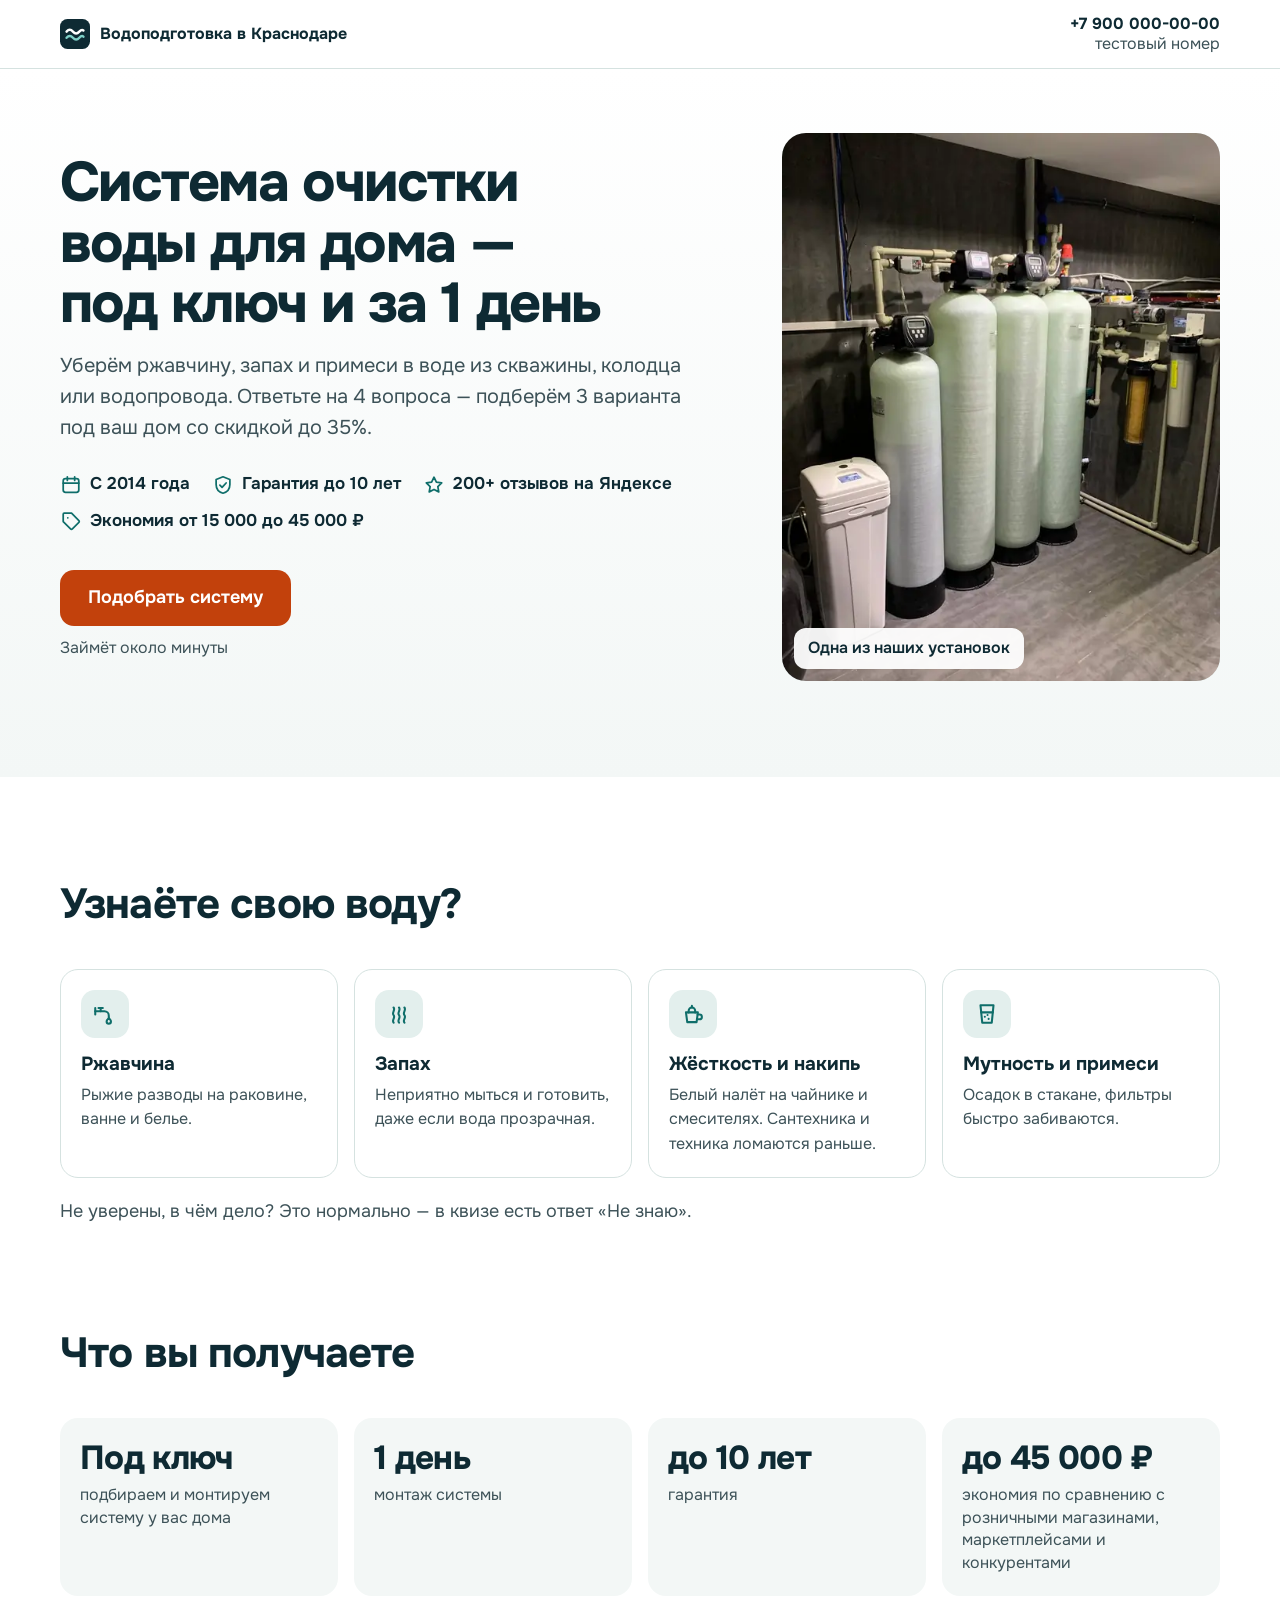
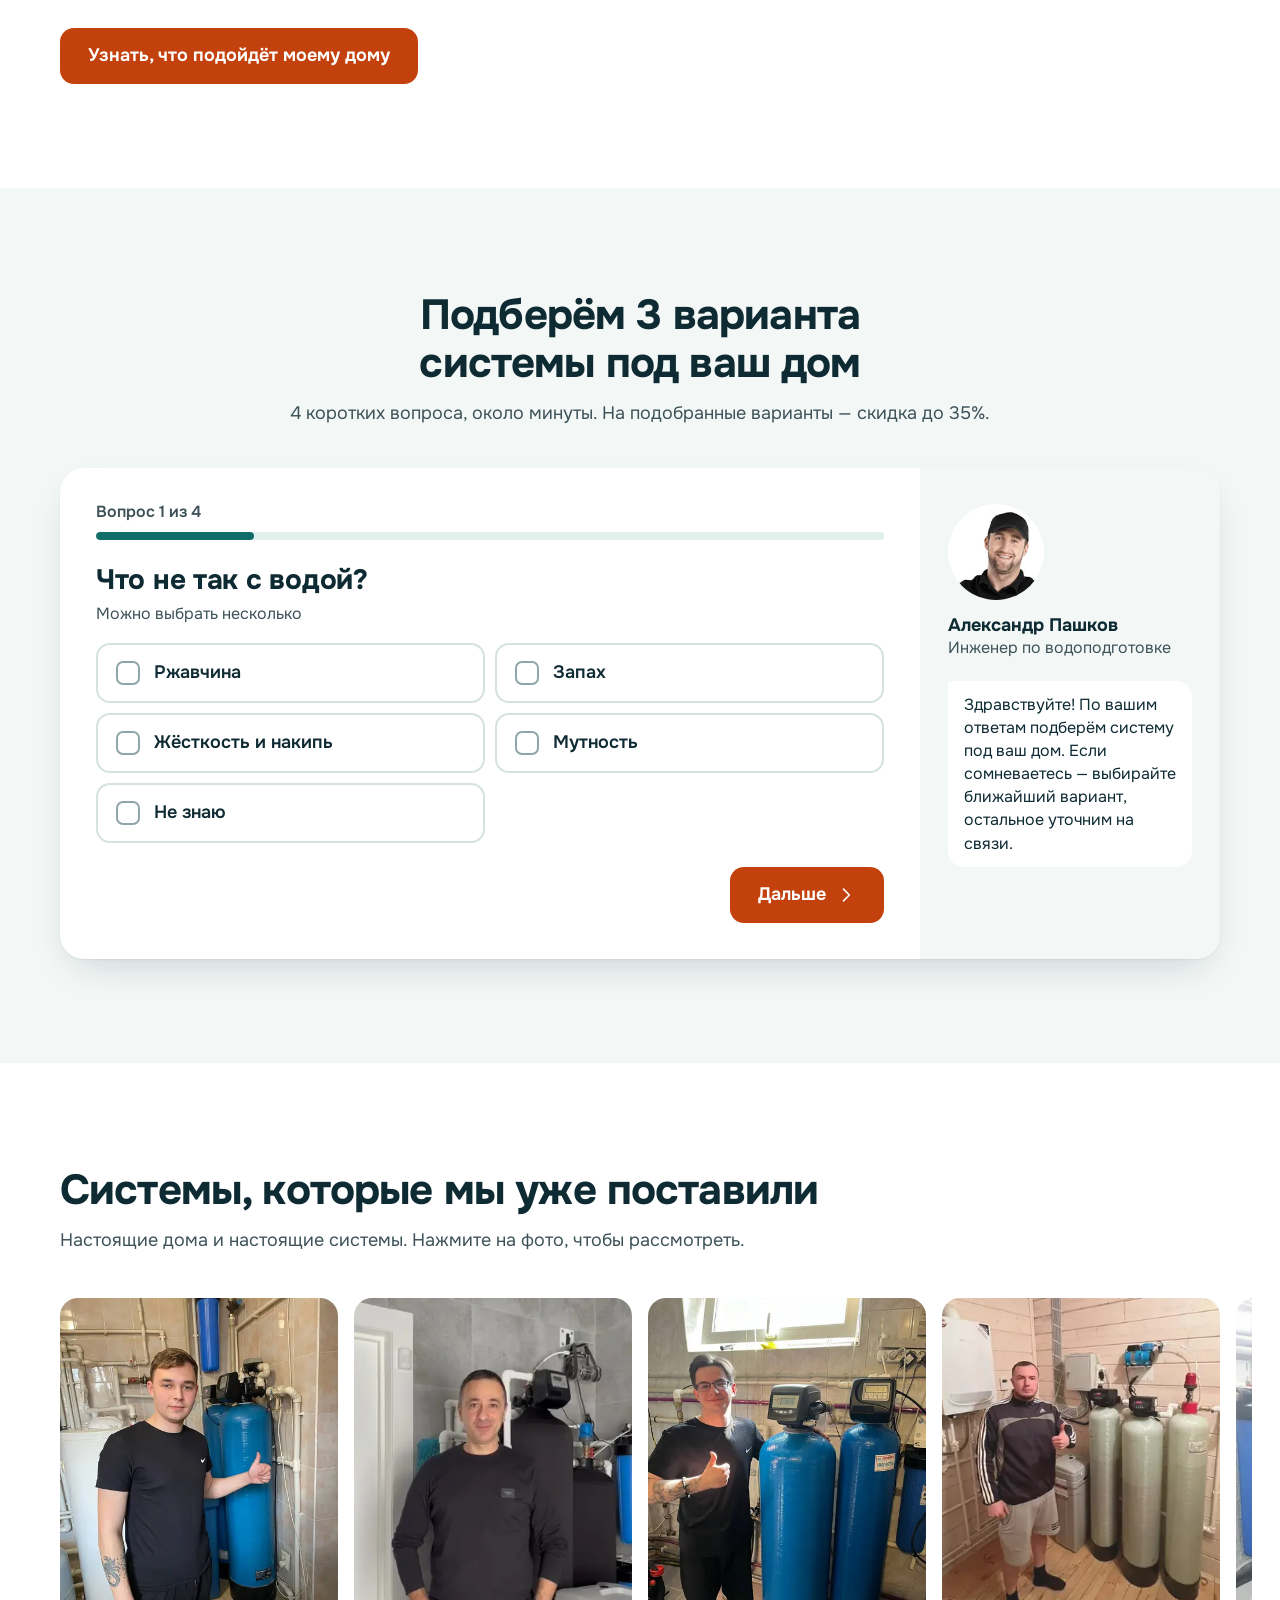
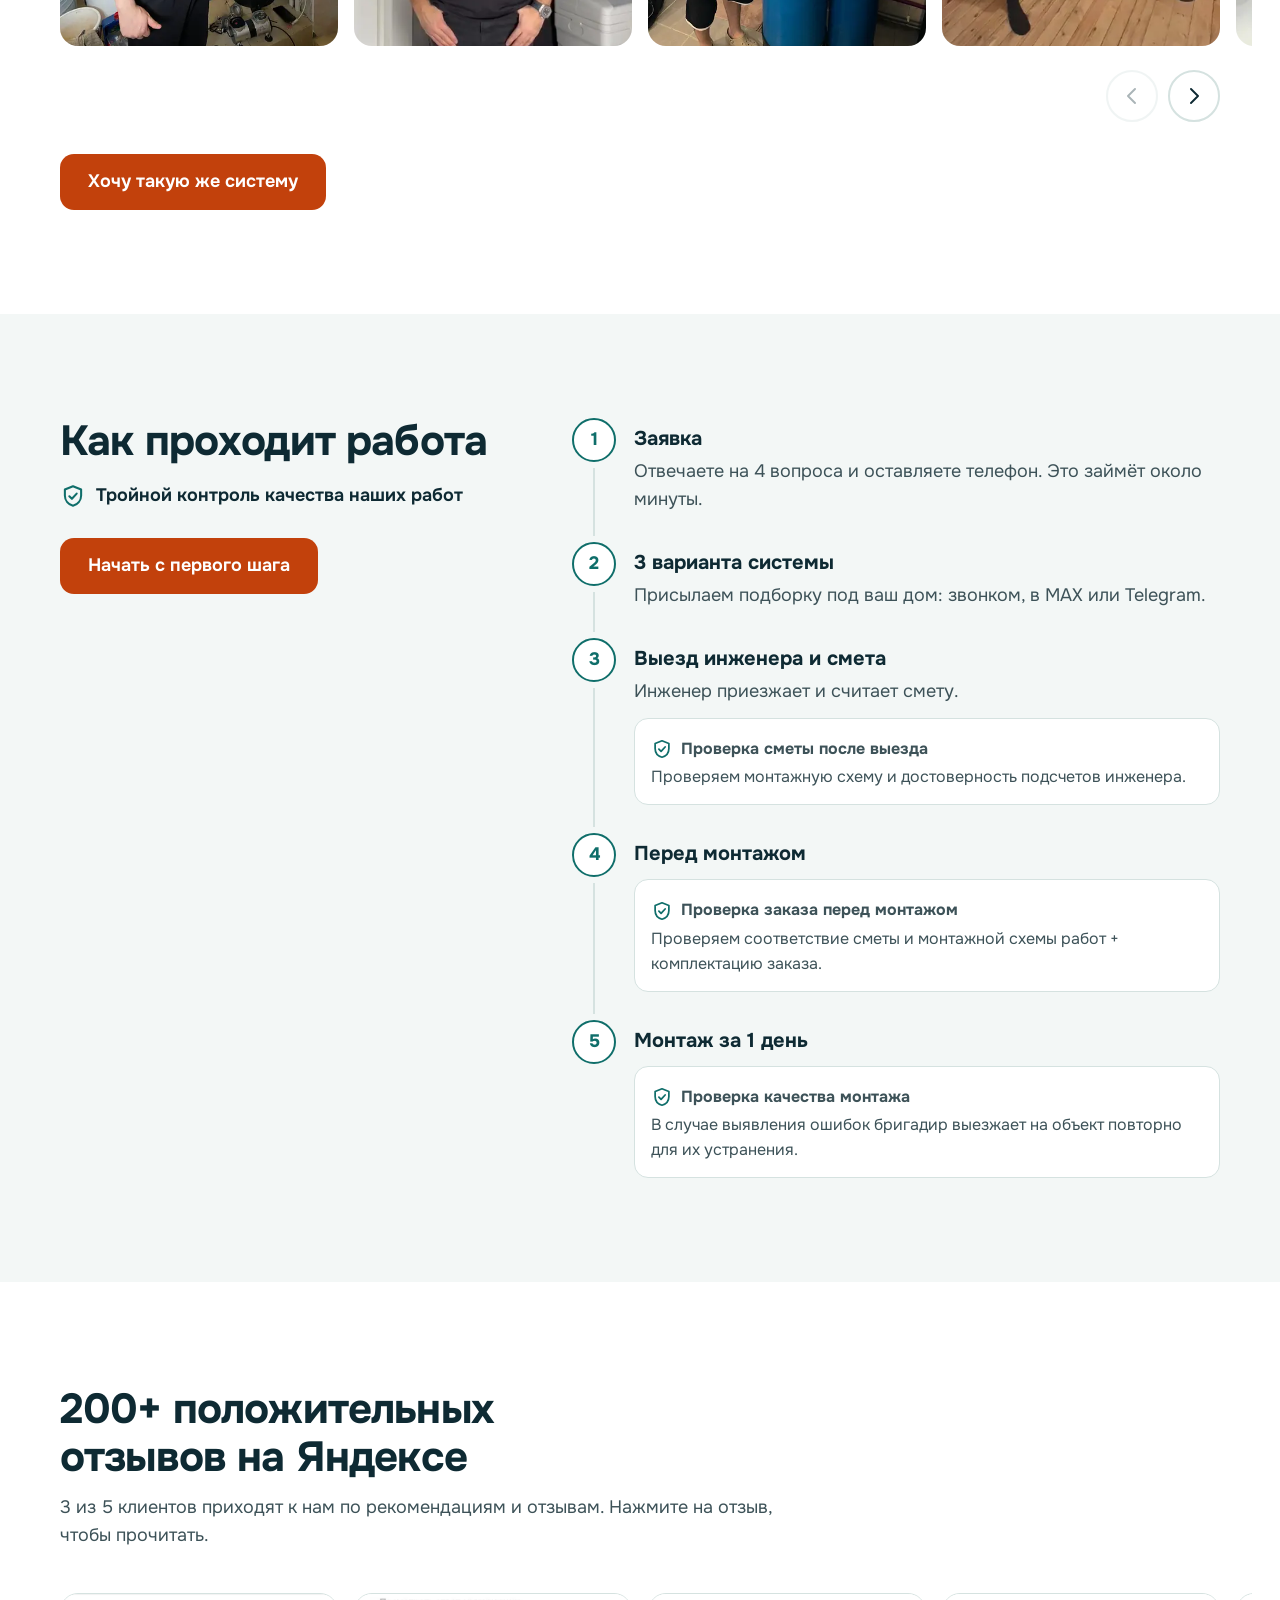
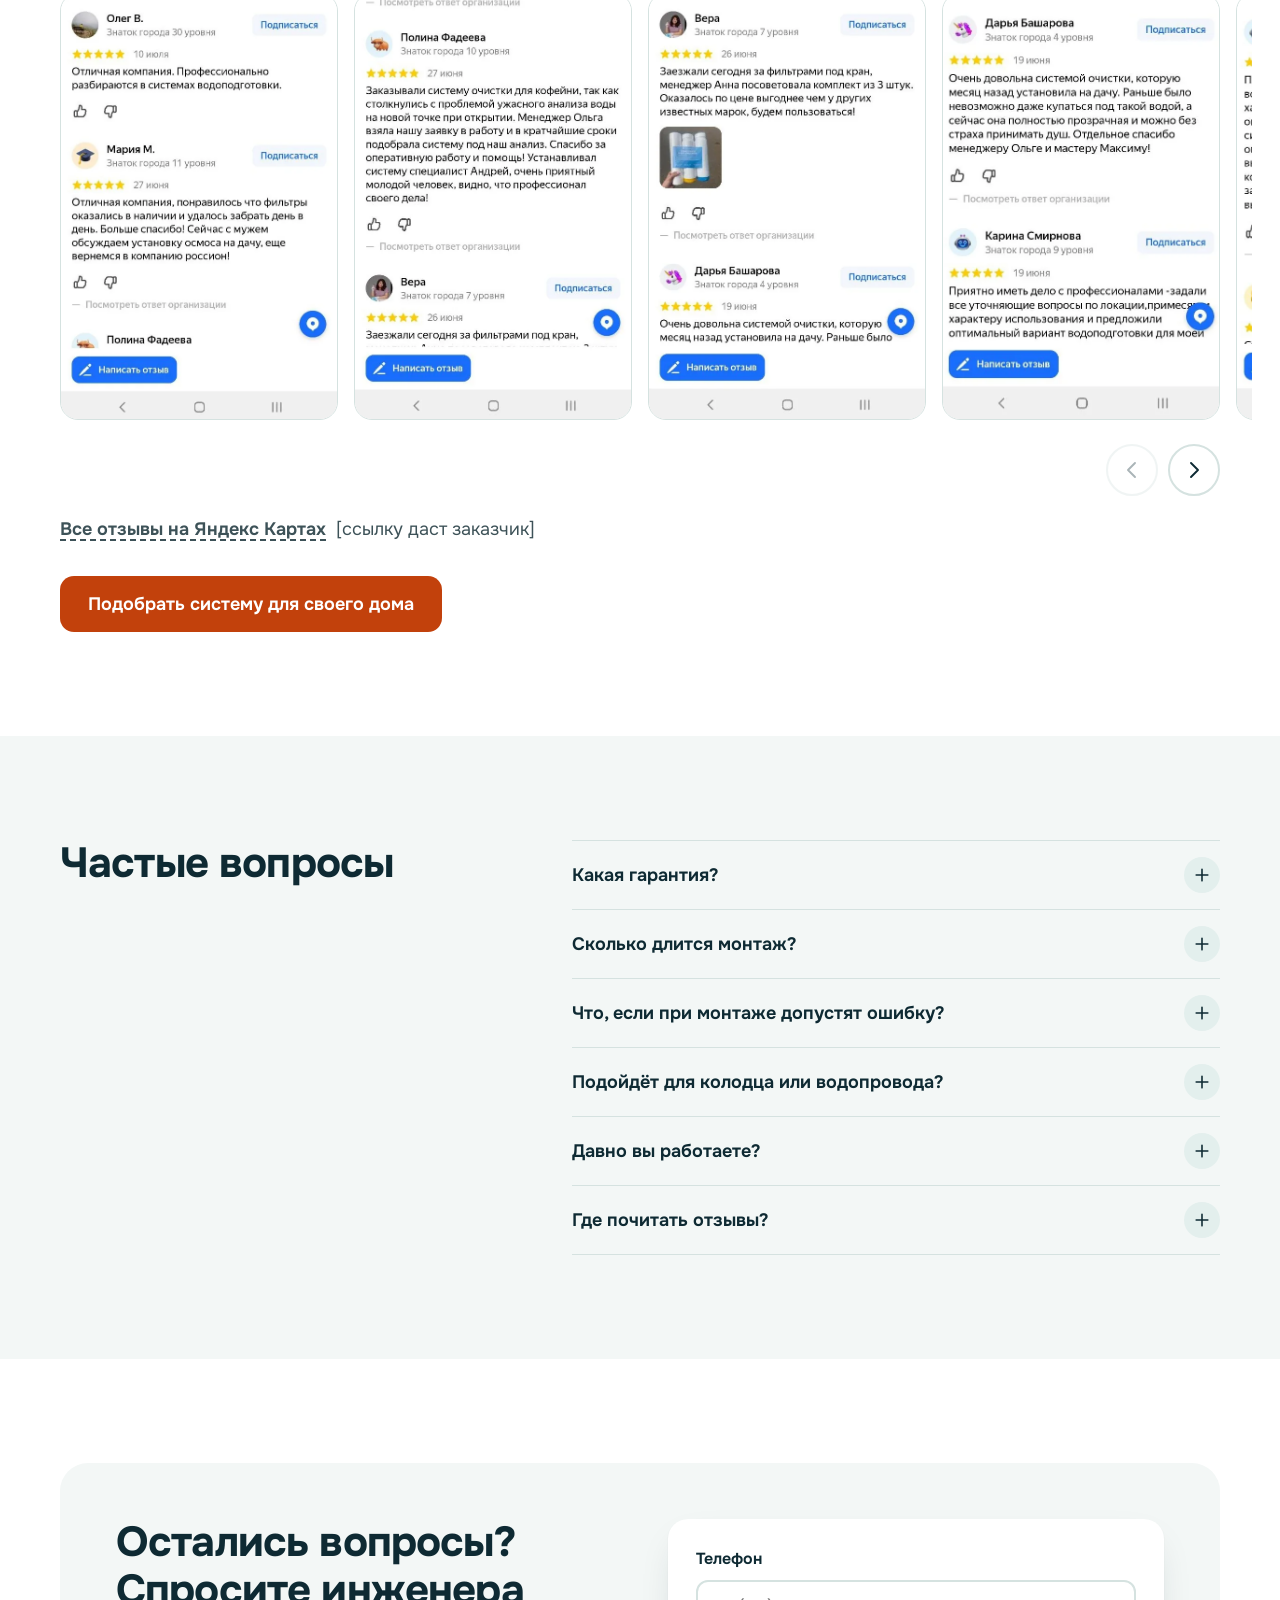
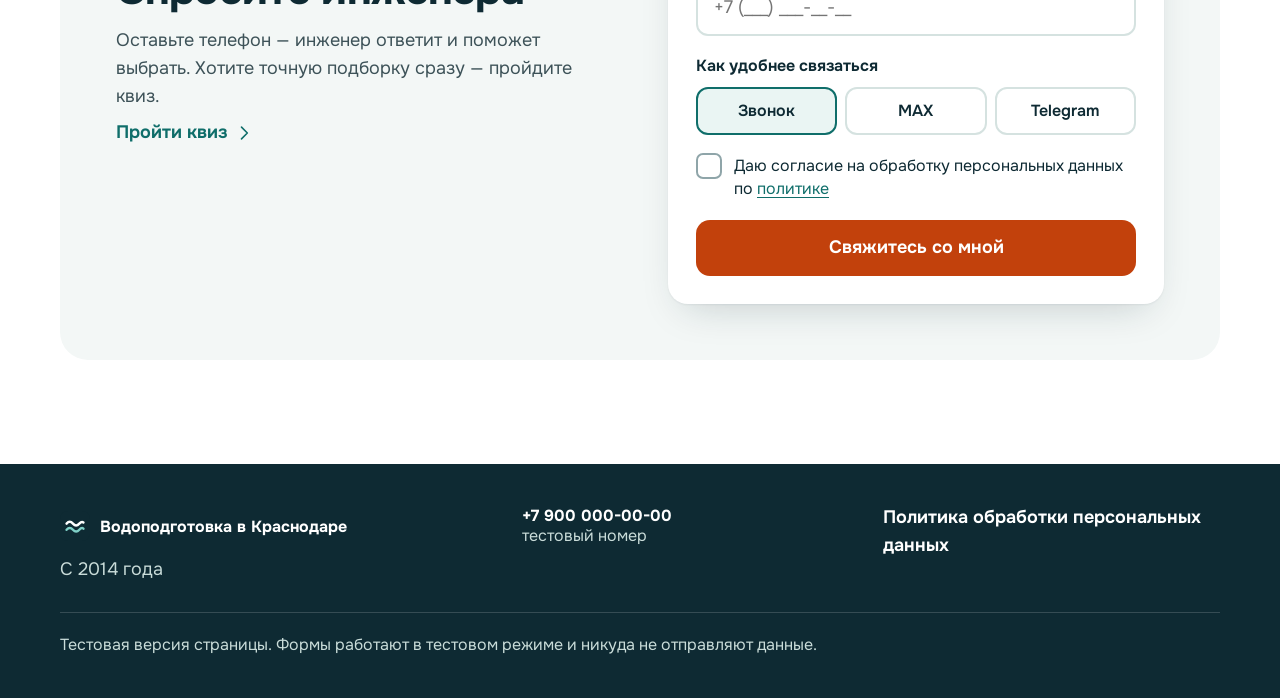
==== index.html @ 3b1b7d80 "Add files via upload" ====
<!doctype html>
<html lang="ru">
<head>
  <meta charset="utf-8">
  <meta name="viewport" content="width=device-width, initial-scale=1">
  <title>Очистка воды для дома в Краснодаре — монтаж за 1 день, гарантия до 10 лет</title>
  <meta name="description" content="Подберём систему очистки воды для скважины, колодца или водопровода. Работаем с 2014 года, монтаж за 1 день, гарантия до 10 лет. Ответьте на 4 вопроса — получите 3 варианта.">
  <meta name="robots" content="noindex, nofollow">
  <meta name="theme-color" content="#f3f7f6">

  <meta property="og:type" content="website">
  <meta property="og:locale" content="ru_RU">
  <meta property="og:title" content="Система очистки воды для дома — под ключ и за 1 день">
  <meta property="og:description" content="С 2014 года. Гарантия до 10 лет. Ответьте на 4 вопроса — подберём 3 варианта системы под ваш дом.">
  <meta property="og:url" content="https://gordievskaya-web.github.io/ochistka-vody/">
  <meta property="og:image" content="https://gordievskaya-web.github.io/ochistka-vody/assets/img/og.jpg">
  <meta property="og:image:width" content="1200">
  <meta property="og:image:height" content="630">
  <meta name="twitter:card" content="summary_large_image">

  <link rel="icon" href="favicon.svg" type="image/svg+xml">
  <link rel="icon" href="favicon.ico" sizes="any">
  <link rel="apple-touch-icon" href="apple-touch-icon.png">

  <link rel="preload" href="assets/fonts/onest-cyrillic-wght-normal.woff2" as="font" type="font/woff2" crossorigin>
  <link rel="preload" as="image" href="assets/img/hero-560.webp" imagesrcset="assets/img/hero-560.webp 560w, assets/img/hero-960.webp 960w" imagesizes="(min-width: 1024px) 440px, (min-width: 600px) 560px, 100vw" fetchpriority="high">
  <link rel="stylesheet" href="assets/css/styles.css">
  <script>document.documentElement.classList.add('js');</script>
  <script src="assets/js/main.js" defer></script>
</head>
<body>
<a class="skip-link" href="#main">Перейти к содержанию</a>

<svg width="0" height="0" style="position:absolute" aria-hidden="true" focusable="false">
  <symbol id="i-check" viewBox="0 0 24 24"><path d="M5 12.5l4.5 4.5L19 7.5"/></symbol>
  <symbol id="i-calendar" viewBox="0 0 24 24"><rect x="3.5" y="5" width="17" height="15" rx="2.5"/><path d="M3.5 10h17M8 3v4M16 3v4"/></symbol>
  <symbol id="i-shield" viewBox="0 0 24 24"><path d="M12 3l7.5 3v5.5c0 4.6-3.2 8.3-7.5 9.5-4.3-1.2-7.5-4.9-7.5-9.5V6L12 3z"/><path d="M8.6 12.2l2.4 2.4 4.4-4.8"/></symbol>
  <symbol id="i-star" viewBox="0 0 24 24"><path d="M12 3.5l2.6 5.3 5.8.8-4.2 4.1 1 5.8L12 16.8l-5.2 2.7 1-5.8-4.2-4.1 5.8-.8L12 3.5z"/></symbol>
  <symbol id="i-tag" viewBox="0 0 24 24"><path d="M3.5 12.6V4.5a1 1 0 011-1h8.1l8 8a1.4 1.4 0 010 2l-7.1 7.1a1.4 1.4 0 01-2 0l-8-8z"/><path d="M8.5 8.5h.01"/></symbol>
  <symbol id="i-phone" viewBox="0 0 24 24"><path d="M6.6 3.5h2.6l1.6 4.2-2.1 1.4a11 11 0 005.6 5.6l1.4-2.1 4.2 1.6v2.6a2 2 0 01-2.2 2C10.6 18.3 5.7 13.4 4.6 5.7a2 2 0 012-2.2z"/></symbol>
  <symbol id="i-left" viewBox="0 0 24 24"><path d="M15 5l-7 7 7 7"/></symbol>
  <symbol id="i-right" viewBox="0 0 24 24"><path d="M9 5l7 7-7 7"/></symbol>
  <symbol id="i-close" viewBox="0 0 24 24"><path d="M6 6l12 12M18 6L6 18"/></symbol>
  <symbol id="i-plus" viewBox="0 0 24 24"><path d="M12 5v14M5 12h14"/></symbol>
  <symbol id="i-faucet" viewBox="0 0 24 24"><path d="M3 9.5h8.5a4 4 0 014 4V15"/><path d="M3 6.5v6M8 9.5V6.5M6 6.5h4"/><path d="M15.5 21a2 2 0 01-2-2c0-1.3 2-3.4 2-3.4s2 2.1 2 3.4a2 2 0 01-2 2z"/></symbol>
  <symbol id="i-smell" viewBox="0 0 24 24"><path d="M7 20c-2-2.4 2-4.6 0-7s2-4.6 0-7"/><path d="M12 20c-2-2.4 2-4.6 0-7s2-4.6 0-7"/><path d="M17 20c-2-2.4 2-4.6 0-7s2-4.6 0-7"/></symbol>
  <symbol id="i-kettle" viewBox="0 0 24 24"><path d="M5.5 10.5h11l-1.2 9H6.7l-1.2-9z"/><path d="M8 10.5V9a3 3 0 013-3h0a3 3 0 013 3v1.5"/><path d="M16.3 12.5h1.7a2.2 2.2 0 010 4.4h-2.2"/><path d="M11 6V4.5"/></symbol>
  <symbol id="i-glass" viewBox="0 0 24 24"><path d="M6 4h12l-1.6 16H7.6L6 4z"/><path d="M6.7 10.5h10.6"/><path d="M10 14.5h.01M13.5 16.5h.01M12.5 13h.01"/></symbol>
</svg>

<header class="site-header">
  <div class="container site-header__inner">
    <a class="brand" href="#main" aria-label="Водоподготовка в Краснодаре — в начало страницы">
      <img class="brand__mark" src="favicon.svg" width="30" height="30" alt="">
      <span class="brand__name"><span>Водоподготовка</span> <span>в Краснодаре</span></span>
    </a>
    <a class="phone-link" href="tel:+79000000000" aria-label="Позвонить: +7 900 000-00-00, тестовый номер">
      <span class="phone-link__num">+7 900 000-00-00</span>
      <span class="phone-link__note">тестовый номер</span>
    </a>
  </div>
</header>

<main id="main">

  <!-- 1. Первый экран -->
  <section class="hero" aria-labelledby="hero-title">
    <div class="container hero__grid">
      <div class="hero__text">
        <h1 class="hero__title" id="hero-title">Система очистки воды для&nbsp;дома — под&nbsp;ключ и&nbsp;за&nbsp;1&nbsp;день</h1>
        <p class="hero__lead">Уберём ржавчину, запах и примеси в воде из скважины, колодца или водопровода. Ответьте на 4 вопроса — подберём 3 варианта под ваш дом со&nbsp;скидкой до&nbsp;35%.</p>
        <ul class="trust" aria-label="Почему нам доверяют">
          <li><svg class="icon" aria-hidden="true"><use href="#i-calendar"/></svg>С 2014 года</li>
          <li><svg class="icon" aria-hidden="true"><use href="#i-shield"/></svg>Гарантия до 10 лет</li>
          <li><svg class="icon" aria-hidden="true"><use href="#i-star"/></svg>200+ отзывов на Яндексе</li>
          <li><svg class="icon" aria-hidden="true"><use href="#i-tag"/></svg>Экономия от&nbsp;15&nbsp;000 до&nbsp;45&nbsp;000&nbsp;₽</li>
        </ul>
        <div class="hero__cta">
          <a class="btn btn--wide-mobile" href="#quiz" data-hero-cta>Подобрать систему</a>
          <span class="hero__note">Займёт около минуты</span>
        </div>
      </div>
      <figure class="hero__media">
        <img src="assets/img/hero-560.webp"
             srcset="assets/img/hero-560.webp 560w, assets/img/hero-960.webp 960w"
             sizes="(min-width: 1024px) 440px, (min-width: 600px) 560px, 100vw"
             width="560" height="700" fetchpriority="high" decoding="async"
             alt="Смонтированная система очистки воды: три фильтра-колонны и обвязка в техническом помещении">
        <figcaption class="hero__badge">Одна из наших установок</figcaption>
      </figure>
    </div>
  </section>

  <!-- 2. Узнаёте свою воду? -->
  <section class="section" aria-labelledby="problems-title">
    <div class="container">
      <div class="section-head reveal">
        <h2 class="h2" id="problems-title">Узнаёте свою воду?</h2>
      </div>
      <div class="cards reveal">
        <article class="card">
          <div class="card__icon"><svg class="icon" aria-hidden="true"><use href="#i-faucet"/></svg></div>
          <h3>Ржавчина</h3>
          <p>Рыжие разводы на раковине, ванне и белье.</p>
        </article>
        <article class="card">
          <div class="card__icon"><svg class="icon" aria-hidden="true"><use href="#i-smell"/></svg></div>
          <h3>Запах</h3>
          <p>Неприятно мыться и готовить, даже если вода прозрачная.</p>
        </article>
        <article class="card">
          <div class="card__icon"><svg class="icon" aria-hidden="true"><use href="#i-kettle"/></svg></div>
          <h3>Жёсткость и накипь</h3>
          <p>Белый налёт на чайнике и смесителях. Сантехника и техника ломаются раньше.</p>
        </article>
        <article class="card">
          <div class="card__icon"><svg class="icon" aria-hidden="true"><use href="#i-glass"/></svg></div>
          <h3>Мутность и примеси</h3>
          <p>Осадок в стакане, фильтры быстро забиваются.</p>
        </article>
      </div>
      <p class="note reveal">Не уверены, в чём дело? Это нормально — в квизе есть ответ «Не знаю».</p>
    </div>
  </section>

  <!-- 3. Что вы получаете -->
  <section class="section" style="padding-top:0" aria-labelledby="benefits-title">
    <div class="container">
      <div class="section-head reveal">
        <h2 class="h2" id="benefits-title">Что вы получаете</h2>
      </div>
      <div class="tiles reveal">
        <div class="tile">
          <p class="tile__value">Под ключ</p>
          <p class="tile__label">подбираем и монтируем систему у вас дома</p>
        </div>
        <div class="tile">
          <p class="tile__value">1 день</p>
          <p class="tile__label">монтаж системы</p>
        </div>
        <div class="tile">
          <p class="tile__value">до 10 лет</p>
          <p class="tile__label">гарантия</p>
        </div>
        <div class="tile">
          <p class="tile__value">до 45&nbsp;000&nbsp;₽</p>
          <p class="tile__label">экономия по сравнению с розничными магазинами, маркетплейсами и конкурентами</p>
        </div>
      </div>
      <div class="section-cta reveal">
        <a class="btn btn--wide-mobile" href="#quiz">Узнать, что подойдёт моему дому</a>
      </div>
    </div>
  </section>

  <!-- 4. Квиз -->
  <section class="section section--tint" id="quiz" aria-labelledby="quiz-title">
    <div class="container">
      <div class="section-head section-head--center">
        <h2 class="h2" id="quiz-title">Подберём 3 варианта системы под ваш дом</h2>
        <p>4 коротких вопроса, около минуты. На подобранные варианты — скидка до&nbsp;35%.</p>
      </div>

      <div class="quiz" data-quiz>
        <aside class="quiz__expert" aria-label="Инженер">
          <img src="assets/img/engineer-160.webp" width="96" height="96" loading="lazy" decoding="async" alt="Александр Пашков, инженер по водоподготовке">
          <div>
            <p class="expert__name">Александр Пашков</p>
            <p class="expert__role">Инженер по водоподготовке</p>
          </div>
          <p class="bubble">Здравствуйте! По вашим ответам подберём систему под ваш дом. Если сомневаетесь — выбирайте ближайший вариант, остальное уточним на связи.</p>
        </aside>

        <div class="quiz__body">
          <div data-quiz-progress>
            <div class="progress-row"><span data-quiz-label>Вопрос 1 из 4</span></div>
            <div class="progress" role="progressbar" aria-label="Прогресс квиза" aria-valuemin="1" aria-valuemax="5" aria-valuenow="1">
              <span class="progress__bar" data-quiz-bar></span>
            </div>
          </div>

          <form class="quiz__form" novalidate data-quiz-form>
            <fieldset class="quiz-step" data-step data-required="Выберите хотя бы один вариант">
              <legend class="quiz-step__q" tabindex="-1">Что не так с водой?</legend>
              <p class="quiz-step__hint">Можно выбрать несколько</p>
              <div class="options">
                <label class="option option--multi"><input type="checkbox" name="problems" value="Ржавчина"><span class="option__mark"><svg class="icon" aria-hidden="true"><use href="#i-check"/></svg></span>Ржавчина</label>
                <label class="option option--multi"><input type="checkbox" name="problems" value="Запах"><span class="option__mark"><svg class="icon" aria-hidden="true"><use href="#i-check"/></svg></span>Запах</label>
                <label class="option option--multi"><input type="checkbox" name="problems" value="Жёсткость и накипь"><span class="option__mark"><svg class="icon" aria-hidden="true"><use href="#i-check"/></svg></span>Жёсткость и накипь</label>
                <label class="option option--multi"><input type="checkbox" name="problems" value="Мутность"><span class="option__mark"><svg class="icon" aria-hidden="true"><use href="#i-check"/></svg></span>Мутность</label>
                <label class="option option--multi"><input type="checkbox" name="problems" value="Не знаю" data-exclusive><span class="option__mark"><svg class="icon" aria-hidden="true"><use href="#i-check"/></svg></span>Не знаю</label>
              </div>
              <p class="field-error" data-step-error aria-live="polite"></p>
              <div class="quiz-nav quiz-nav--end">
                <button class="btn" type="button" data-next>Дальше <svg class="icon" aria-hidden="true"><use href="#i-right"/></svg></button>
              </div>
            </fieldset>

            <fieldset class="quiz-step" data-step data-required="Выберите один вариант" hidden>
              <legend class="quiz-step__q" tabindex="-1">Сколько человек живёт в доме?</legend>
              <div class="options">
                <label class="option"><input type="radio" name="people" value="До 2"><span class="option__mark"><svg class="icon" aria-hidden="true"><use href="#i-check"/></svg></span>До 2</label>
                <label class="option"><input type="radio" name="people" value="3–4"><span class="option__mark"><svg class="icon" aria-hidden="true"><use href="#i-check"/></svg></span>3–4</label>
                <label class="option"><input type="radio" name="people" value="5–6"><span class="option__mark"><svg class="icon" aria-hidden="true"><use href="#i-check"/></svg></span>5–6</label>
                <label class="option"><input type="radio" name="people" value="Больше 6"><span class="option__mark"><svg class="icon" aria-hidden="true"><use href="#i-check"/></svg></span>Больше 6</label>
              </div>
              <p class="field-error" data-step-error aria-live="polite"></p>
              <div class="quiz-nav">
                <button class="btn-back" type="button" data-back><svg class="icon" aria-hidden="true"><use href="#i-left"/></svg>Назад</button>
                <button class="btn" type="button" data-next>Дальше <svg class="icon" aria-hidden="true"><use href="#i-right"/></svg></button>
              </div>
            </fieldset>

            <fieldset class="quiz-step" data-step data-required="Выберите один вариант" hidden>
              <legend class="quiz-step__q" tabindex="-1">Откуда в доме вода?</legend>
              <div class="options">
                <label class="option"><input type="radio" name="source" value="Скважина"><span class="option__mark"><svg class="icon" aria-hidden="true"><use href="#i-check"/></svg></span>Скважина</label>
                <label class="option"><input type="radio" name="source" value="Колодец"><span class="option__mark"><svg class="icon" aria-hidden="true"><use href="#i-check"/></svg></span>Колодец</label>
                <label class="option"><input type="radio" name="source" value="Центральный водопровод"><span class="option__mark"><svg class="icon" aria-hidden="true"><use href="#i-check"/></svg></span>Центральный водопровод</label>
              </div>
              <p class="field-error" data-step-error aria-live="polite"></p>
              <div class="quiz-nav">
                <button class="btn-back" type="button" data-back><svg class="icon" aria-hidden="true"><use href="#i-left"/></svg>Назад</button>
                <button class="btn" type="button" data-next>Дальше <svg class="icon" aria-hidden="true"><use href="#i-right"/></svg></button>
              </div>
            </fieldset>

            <fieldset class="quiz-step" data-step data-required="Выберите один вариант" hidden>
              <legend class="quiz-step__q" tabindex="-1">Анализ воды уже делали?</legend>
              <div class="options">
                <label class="option"><input type="radio" name="analysis" value="Да, есть результаты"><span class="option__mark"><svg class="icon" aria-hidden="true"><use href="#i-check"/></svg></span>Да, есть результаты</label>
                <label class="option"><input type="radio" name="analysis" value="Нет, ещё не делали"><span class="option__mark"><svg class="icon" aria-hidden="true"><use href="#i-check"/></svg></span>Нет, ещё не делали</label>
              </div>
              <p class="field-error" data-step-error aria-live="polite"></p>
              <div class="quiz-nav">
                <button class="btn-back" type="button" data-back><svg class="icon" aria-hidden="true"><use href="#i-left"/></svg>Назад</button>
                <button class="btn" type="button" data-next>Дальше <svg class="icon" aria-hidden="true"><use href="#i-right"/></svg></button>
              </div>
            </fieldset>

            <fieldset class="quiz-step" data-step data-contact hidden>
              <legend class="quiz-step__q" tabindex="-1">Последний шаг: куда прислать 3 варианта системы под ваш дом?</legend>
              <div class="field">
                <label class="field__label" for="quiz-phone">Телефон</label>
                <input class="input" id="quiz-phone" name="phone" type="tel" inputmode="tel" autocomplete="tel" placeholder="+7 (___) ___-__-__" data-phone aria-describedby="quiz-phone-err">
                <p class="field-error" id="quiz-phone-err" aria-live="polite"></p>
              </div>
              <fieldset class="choice">
                <legend class="field__label">Как удобнее связаться</legend>
                <div class="pills">
                  <label class="pill"><input type="radio" name="contact" value="Звонок" checked><span>Звонок</span></label>
                  <label class="pill"><input type="radio" name="contact" value="MAX"><span>MAX</span></label>
                  <label class="pill"><input type="radio" name="contact" value="Telegram"><span>Telegram</span></label>
                </div>
              </fieldset>
              <label class="check">
                <input type="checkbox" name="consent" aria-describedby="quiz-consent-err">
                <span class="check__box"><svg class="icon" aria-hidden="true"><use href="#i-check"/></svg></span>
                <span class="check__text">Даю согласие на обработку персональных данных по <a href="policy.html" target="_blank" rel="noopener">политике</a></span>
              </label>
              <p class="field-error" id="quiz-consent-err" aria-live="polite"></p>
              <button class="btn form-submit" type="submit">Получить 3 варианта</button>
              <div class="quiz-nav">
                <button class="btn-back" type="button" data-back><svg class="icon" aria-hidden="true"><use href="#i-left"/></svg>Назад</button>
              </div>
            </fieldset>
          </form>

          <div class="thanks" data-thanks hidden></div>
        </div>
      </div>
    </div>
  </section>

  <!-- 5. Наши работы -->
  <section class="section" id="works" aria-labelledby="works-title">
    <div class="container">
      <div class="section-head reveal">
        <h2 class="h2" id="works-title">Системы, которые мы уже поставили</h2>
        <p>Настоящие дома и настоящие системы. Нажмите на фото, чтобы рассмотреть.</p>
      </div>
      <div class="carousel reveal" data-carousel>
        <div class="carousel__track" tabindex="0" role="region" aria-label="Фото работ, листаются вбок">
          <button class="carousel__item work-card" type="button" data-gallery="works" data-full="assets/img/works/work-01-1280.webp"><img src="assets/img/works/work-01-480.webp" width="480" height="600" loading="lazy" decoding="async" alt="Система очистки воды после монтажа, фото 1 из 19"></button>
          <button class="carousel__item work-card" type="button" data-gallery="works" data-full="assets/img/works/work-02-1280.webp"><img src="assets/img/works/work-02-480.webp" width="480" height="600" loading="lazy" decoding="async" alt="Система очистки воды после монтажа, фото 2 из 19"></button>
          <button class="carousel__item work-card" type="button" data-gallery="works" data-full="assets/img/works/work-03-1280.webp"><img src="assets/img/works/work-03-480.webp" width="480" height="600" loading="lazy" decoding="async" alt="Система очистки воды после монтажа, фото 3 из 19"></button>
          <button class="carousel__item work-card" type="button" data-gallery="works" data-full="assets/img/works/work-04-1280.webp"><img src="assets/img/works/work-04-480.webp" width="480" height="600" loading="lazy" decoding="async" alt="Система очистки воды после монтажа, фото 4 из 19"></button>
          <button class="carousel__item work-card" type="button" data-gallery="works" data-full="assets/img/works/work-05-1280.webp"><img src="assets/img/works/work-05-480.webp" width="480" height="600" loading="lazy" decoding="async" alt="Система очистки воды после монтажа, фото 5 из 19"></button>
          <button class="carousel__item work-card" type="button" data-gallery="works" data-full="assets/img/works/work-06-1280.webp"><img src="assets/img/works/work-06-480.webp" width="480" height="600" loading="lazy" decoding="async" alt="Система очистки воды после монтажа, фото 6 из 19"></button>
          <button class="carousel__item work-card" type="button" data-gallery="works" data-full="assets/img/works/work-07-1280.webp"><img src="assets/img/works/work-07-480.webp" width="480" height="600" loading="lazy" decoding="async" alt="Система очистки воды после монтажа, фото 7 из 19"></button>
          <button class="carousel__item work-card" type="button" data-gallery="works" data-full="assets/img/works/work-08-1280.webp"><img src="assets/img/works/work-08-480.webp" width="480" height="600" loading="lazy" decoding="async" alt="Система очистки воды после монтажа, фото 8 из 19"></button>
          <button class="carousel__item work-card" type="button" data-gallery="works" data-full="assets/img/works/work-09-1280.webp"><img src="assets/img/works/work-09-480.webp" width="480" height="600" loading="lazy" decoding="async" alt="Система очистки воды после монтажа, фото 9 из 19"></button>
          <button class="carousel__item work-card" type="button" data-gallery="works" data-full="assets/img/works/work-10-1280.webp"><img src="assets/img/works/work-10-480.webp" width="480" height="600" loading="lazy" decoding="async" alt="Система очистки воды после монтажа, фото 10 из 19"></button>
          <button class="carousel__item work-card" type="button" data-gallery="works" data-full="assets/img/works/work-11-1280.webp"><img src="assets/img/works/work-11-480.webp" width="480" height="600" loading="lazy" decoding="async" alt="Система очистки воды после монтажа, фото 11 из 19"></button>
          <button class="carousel__item work-card" type="button" data-gallery="works" data-full="assets/img/works/work-12-1280.webp"><img src="assets/img/works/work-12-480.webp" width="480" height="600" loading="lazy" decoding="async" alt="Система очистки воды после монтажа, фото 12 из 19"></button>
          <button class="carousel__item work-card" type="button" data-gallery="works" data-full="assets/img/works/work-13-1280.webp"><img src="assets/img/works/work-13-480.webp" width="480" height="600" loading="lazy" decoding="async" alt="Система очистки воды после монтажа, фото 13 из 19"></button>
          <button class="carousel__item work-card" type="button" data-gallery="works" data-full="assets/img/works/work-14-1280.webp"><img src="assets/img/works/work-14-480.webp" width="480" height="600" loading="lazy" decoding="async" alt="Система очистки воды после монтажа, фото 14 из 19"></button>
          <button class="carousel__item work-card" type="button" data-gallery="works" data-full="assets/img/works/work-15-1280.webp"><img src="assets/img/works/work-15-480.webp" width="480" height="600" loading="lazy" decoding="async" alt="Система очистки воды после монтажа, фото 15 из 19"></button>
          <button class="carousel__item work-card" type="button" data-gallery="works" data-full="assets/img/works/work-16-1280.webp"><img src="assets/img/works/work-16-480.webp" width="480" height="600" loading="lazy" decoding="async" alt="Система очистки воды после монтажа, фото 16 из 19"></button>
          <button class="carousel__item work-card" type="button" data-gallery="works" data-full="assets/img/works/work-17-1280.webp"><img src="assets/img/works/work-17-480.webp" width="480" height="600" loading="lazy" decoding="async" alt="Система очистки воды после монтажа, фото 17 из 19"></button>
          <button class="carousel__item work-card" type="button" data-gallery="works" data-full="assets/img/works/work-18-1280.webp"><img src="assets/img/works/work-18-480.webp" width="480" height="600" loading="lazy" decoding="async" alt="Система очистки воды после монтажа, фото 18 из 19"></button>
          <button class="carousel__item work-card" type="button" data-gallery="works" data-full="assets/img/works/work-19-1280.webp"><img src="assets/img/works/work-19-480.webp" width="480" height="600" loading="lazy" decoding="async" alt="Система очистки воды после монтажа, фото 19 из 19"></button>
        </div>
        <div class="carousel__controls">
          <button class="icon-btn" type="button" data-prev aria-label="Предыдущие фото"><svg class="icon" aria-hidden="true"><use href="#i-left"/></svg></button>
          <button class="icon-btn" type="button" data-next-slide aria-label="Следующие фото"><svg class="icon" aria-hidden="true"><use href="#i-right"/></svg></button>
        </div>
      </div>
      <div class="section-cta reveal">
        <a class="btn btn--wide-mobile" href="#quiz">Хочу такую же систему</a>
      </div>
    </div>
  </section>

  <!-- 6. Как проходит работа -->
  <section class="section section--tint" id="process" aria-labelledby="process-title">
    <div class="container split">
      <div class="split__head reveal">
        <h2 class="h2" id="process-title">Как проходит работа</h2>
        <p class="quality"><svg class="icon" aria-hidden="true"><use href="#i-shield"/></svg>Тройной контроль качества наших работ</p>
      </div>
      <div class="section-cta split__cta reveal">
        <a class="btn btn--wide-mobile" href="#quiz">Начать с первого шага</a>
      </div>
      <ol class="steps split__body reveal">
        <li class="step">
          <h3>Заявка</h3>
          <p>Отвечаете на 4 вопроса и оставляете телефон. Это займёт около минуты.</p>
        </li>
        <li class="step">
          <h3>3 варианта системы</h3>
          <p>Присылаем подборку под ваш дом: звонком, в MAX или Telegram.</p>
        </li>
        <li class="step">
          <h3>Выезд инженера и смета</h3>
          <p>Инженер приезжает и считает смету.</p>
          <div class="check-note">
            <p class="check-note__title"><svg class="icon" aria-hidden="true"><use href="#i-shield"/></svg>Проверка сметы после выезда</p>
            <p>Проверяем монтажную схему и достоверность подсчетов инженера.</p>
          </div>
        </li>
        <li class="step">
          <h3>Перед монтажом</h3>
          <div class="check-note">
            <p class="check-note__title"><svg class="icon" aria-hidden="true"><use href="#i-shield"/></svg>Проверка заказа перед монтажом</p>
            <p>Проверяем соответствие сметы и монтажной схемы работ + комплектацию заказа.</p>
          </div>
        </li>
        <li class="step">
          <h3>Монтаж за 1 день</h3>
          <div class="check-note">
            <p class="check-note__title"><svg class="icon" aria-hidden="true"><use href="#i-shield"/></svg>Проверка качества монтажа</p>
            <p>В случае выявления ошибок бригадир выезжает на объект повторно для их устранения.</p>
          </div>
        </li>
      </ol>
    </div>
  </section>

  <!-- 7. Отзывы -->
  <section class="section" id="reviews" aria-labelledby="reviews-title">
    <div class="container">
      <div class="section-head reveal">
        <h2 class="h2" id="reviews-title">200+ положительных отзывов на Яндексе</h2>
        <p>3 из 5 клиентов приходят к нам по рекомендациям и отзывам. Нажмите на отзыв, чтобы прочитать.</p>
      </div>
      <div class="carousel reveal" data-carousel>
        <div class="carousel__track" tabindex="0" role="region" aria-label="Отзывы с Яндекс Карт, листаются вбок">
          <button class="carousel__item review-card" type="button" data-gallery="reviews" data-full="assets/img/reviews/review-01.webp"><img src="assets/img/reviews/review-01.webp" width="591" height="910" loading="lazy" decoding="async" alt="Скриншот отзывов клиентов с Яндекс Карт, 1 из 13"></button>
          <button class="carousel__item review-card" type="button" data-gallery="reviews" data-full="assets/img/reviews/review-02.webp"><img src="assets/img/reviews/review-02.webp" width="591" height="910" loading="lazy" decoding="async" alt="Скриншот отзывов клиентов с Яндекс Карт, 2 из 13"></button>
          <button class="carousel__item review-card" type="button" data-gallery="reviews" data-full="assets/img/reviews/review-03.webp"><img src="assets/img/reviews/review-03.webp" width="591" height="910" loading="lazy" decoding="async" alt="Скриншот отзывов клиентов с Яндекс Карт, 3 из 13"></button>
          <button class="carousel__item review-card" type="button" data-gallery="reviews" data-full="assets/img/reviews/review-04.webp"><img src="assets/img/reviews/review-04.webp" width="591" height="910" loading="lazy" decoding="async" alt="Скриншот отзывов клиентов с Яндекс Карт, 4 из 13"></button>
          <button class="carousel__item review-card" type="button" data-gallery="reviews" data-full="assets/img/reviews/review-05.webp"><img src="assets/img/reviews/review-05.webp" width="591" height="910" loading="lazy" decoding="async" alt="Скриншот отзывов клиентов с Яндекс Карт, 5 из 13"></button>
          <button class="carousel__item review-card" type="button" data-gallery="reviews" data-full="assets/img/reviews/review-06.webp"><img src="assets/img/reviews/review-06.webp" width="591" height="910" loading="lazy" decoding="async" alt="Скриншот отзывов клиентов с Яндекс Карт, 6 из 13"></button>
          <button class="carousel__item review-card" type="button" data-gallery="reviews" data-full="assets/img/reviews/review-07.webp"><img src="assets/img/reviews/review-07.webp" width="591" height="910" loading="lazy" decoding="async" alt="Скриншот отзывов клиентов с Яндекс Карт, 7 из 13"></button>
          <button class="carousel__item review-card" type="button" data-gallery="reviews" data-full="assets/img/reviews/review-08.webp"><img src="assets/img/reviews/review-08.webp" width="591" height="910" loading="lazy" decoding="async" alt="Скриншот отзывов клиентов с Яндекс Карт, 8 из 13"></button>
          <button class="carousel__item review-card" type="button" data-gallery="reviews" data-full="assets/img/reviews/review-09.webp"><img src="assets/img/reviews/review-09.webp" width="591" height="910" loading="lazy" decoding="async" alt="Скриншот отзывов клиентов с Яндекс Карт, 9 из 13"></button>
          <button class="carousel__item review-card" type="button" data-gallery="reviews" data-full="assets/img/reviews/review-10.webp"><img src="assets/img/reviews/review-10.webp" width="591" height="910" loading="lazy" decoding="async" alt="Скриншот отзывов клиентов с Яндекс Карт, 10 из 13"></button>
          <button class="carousel__item review-card" type="button" data-gallery="reviews" data-full="assets/img/reviews/review-11.webp"><img src="assets/img/reviews/review-11.webp" width="591" height="910" loading="lazy" decoding="async" alt="Скриншот отзывов клиентов с Яндекс Карт, 11 из 13"></button>
          <button class="carousel__item review-card" type="button" data-gallery="reviews" data-full="assets/img/reviews/review-12.webp"><img src="assets/img/reviews/review-12.webp" width="591" height="910" loading="lazy" decoding="async" alt="Скриншот отзывов клиентов с Яндекс Карт, 12 из 13"></button>
          <button class="carousel__item review-card" type="button" data-gallery="reviews" data-full="assets/img/reviews/review-13.webp"><img src="assets/img/reviews/review-13.webp" width="591" height="910" loading="lazy" decoding="async" alt="Скриншот отзывов клиентов с Яндекс Карт, 13 из 13"></button>
        </div>
        <div class="carousel__controls">
          <button class="icon-btn" type="button" data-prev aria-label="Предыдущие отзывы"><svg class="icon" aria-hidden="true"><use href="#i-left"/></svg></button>
          <button class="icon-btn" type="button" data-next-slide aria-label="Следующие отзывы"><svg class="icon" aria-hidden="true"><use href="#i-right"/></svg></button>
        </div>
      </div>
      <p class="reviews-more reveal">
        <span class="link-disabled" role="link" aria-disabled="true">Все отзывы на Яндекс Картах</span>
        <span>[ссылку даст заказчик]</span>
      </p>
      <div class="section-cta reveal">
        <a class="btn btn--wide-mobile" href="#quiz">Подобрать систему для своего дома</a>
      </div>
    </div>
  </section>

  <!-- 8. Частые вопросы -->
  <section class="section section--tint" id="faq" aria-labelledby="faq-title">
    <div class="container split">
      <div class="split__head reveal">
        <h2 class="h2" id="faq-title">Частые вопросы</h2>
      </div>
      <div class="faq-list split__body reveal">
        <details class="faq-item">
          <summary>Какая гарантия?<span class="faq-plus" aria-hidden="true"><svg class="icon"><use href="#i-plus"/></svg></span></summary>
          <p class="faq-answer">До 10 лет.</p>
        </details>
        <details class="faq-item">
          <summary>Сколько длится монтаж?<span class="faq-plus" aria-hidden="true"><svg class="icon"><use href="#i-plus"/></svg></span></summary>
          <p class="faq-answer">Один день.</p>
        </details>
        <details class="faq-item">
          <summary>Что, если при монтаже допустят ошибку?<span class="faq-plus" aria-hidden="true"><svg class="icon"><use href="#i-plus"/></svg></span></summary>
          <p class="faq-answer">После монтажа мы проверяем его качество. В случае выявления ошибок бригадир выезжает на объект повторно для их устранения.</p>
        </details>
        <details class="faq-item">
          <summary>Подойдёт для колодца или водопровода?<span class="faq-plus" aria-hidden="true"><svg class="icon"><use href="#i-plus"/></svg></span></summary>
          <p class="faq-answer">Да. Подбираем системы для скважины, колодца и центрального водоснабжения.</p>
        </details>
        <details class="faq-item">
          <summary>Давно вы работаете?<span class="faq-plus" aria-hidden="true"><svg class="icon"><use href="#i-plus"/></svg></span></summary>
          <p class="faq-answer">С 2014 года.</p>
        </details>
        <details class="faq-item">
          <summary>Где почитать отзывы?<span class="faq-plus" aria-hidden="true"><svg class="icon"><use href="#i-plus"/></svg></span></summary>
          <p class="faq-answer">У нас больше 200 положительных отзывов на Яндексе. Часть из них — <a href="#reviews">выше на этой странице</a>.</p>
        </details>
      </div>
    </div>
  </section>

  <!-- 9. Короткая форма -->
  <section class="section" id="ask" aria-labelledby="ask-title">
    <div class="container">
      <div class="ask reveal">
        <div class="ask__text">
          <h2 class="h2" id="ask-title">Остались вопросы? Спросите инженера</h2>
          <p>Оставьте телефон — инженер ответит и поможет выбрать. Хотите точную подборку сразу — пройдите квиз.</p>
          <a class="text-link" href="#quiz">Пройти квиз <svg class="icon" aria-hidden="true"><use href="#i-right"/></svg></a>
        </div>
        <div class="ask__form">
          <form novalidate data-ask-form>
            <div class="field">
              <label class="field__label" for="ask-phone">Телефон</label>
              <input class="input" id="ask-phone" name="phone" type="tel" inputmode="tel" autocomplete="tel" placeholder="+7 (___) ___-__-__" data-phone aria-describedby="ask-phone-err">
              <p class="field-error" id="ask-phone-err" aria-live="polite"></p>
            </div>
            <fieldset class="choice">
              <legend class="field__label">Как удобнее связаться</legend>
              <div class="pills">
                <label class="pill"><input type="radio" name="contact" value="Звонок" checked><span>Звонок</span></label>
                <label class="pill"><input type="radio" name="contact" value="MAX"><span>MAX</span></label>
                <label class="pill"><input type="radio" name="contact" value="Telegram"><span>Telegram</span></label>
              </div>
            </fieldset>
            <label class="check">
              <input type="checkbox" name="consent" aria-describedby="ask-consent-err">
              <span class="check__box"><svg class="icon" aria-hidden="true"><use href="#i-check"/></svg></span>
              <span class="check__text">Даю согласие на обработку персональных данных по <a href="policy.html" target="_blank" rel="noopener">политике</a></span>
            </label>
            <p class="field-error" id="ask-consent-err" aria-live="polite"></p>
            <button class="btn form-submit" type="submit">Свяжитесь со мной</button>
          </form>
          <div class="thanks" data-thanks hidden></div>
        </div>
      </div>
    </div>
  </section>
</main>

<footer class="site-footer">
  <div class="container">
    <div class="footer__grid">
      <div>
        <p class="brand footer__brand"><img class="brand__mark" src="favicon.svg" width="30" height="30" alt="">Водоподготовка в Краснодаре</p>
        <p style="margin-top:8px">С 2014 года</p>
      </div>
      <a class="phone-link footer__phone" href="tel:+79000000000" aria-label="Позвонить: +7 900 000-00-00, тестовый номер">
        <span class="phone-link__num">+7 900 000-00-00</span>
        <span class="phone-link__note">тестовый номер</span>
      </a>
      <p><a class="text-link" style="color:#fff" href="policy.html">Политика обработки персональных данных</a></p>
    </div>
    <p class="footer__note">Тестовая версия страницы. Формы работают в тестовом режиме и никуда не отправляют данные.</p>
  </div>
</footer>

<div class="sticky-cta" data-sticky aria-hidden="true">
  <a class="btn" href="#quiz" tabindex="-1">Подобрать систему</a>
  <a class="sticky-call" href="tel:+79000000000" tabindex="-1" aria-label="Позвонить: +7 900 000-00-00, тестовый номер"><svg class="icon" aria-hidden="true"><use href="#i-phone"/></svg></a>
</div>

<dialog class="lightbox" data-lightbox aria-label="Просмотр фото">
  <div class="lightbox__top">
    <span class="lightbox__counter" data-lb-counter aria-live="polite"></span>
    <button class="icon-btn icon-btn--dark" type="button" data-lb-close aria-label="Закрыть"><svg class="icon" aria-hidden="true"><use href="#i-close"/></svg></button>
  </div>
  <div class="lightbox__stage" data-lb-stage>
    <img class="lightbox__img" data-lb-img src="data:," alt="">
  </div>
  <div class="lightbox__nav">
    <button class="icon-btn icon-btn--dark" type="button" data-lb-prev aria-label="Предыдущее фото"><svg class="icon" aria-hidden="true"><use href="#i-left"/></svg></button>
    <button class="icon-btn icon-btn--dark" type="button" data-lb-next aria-label="Следующее фото"><svg class="icon" aria-hidden="true"><use href="#i-right"/></svg></button>
  </div>
</dialog>
</body>
</html>
---- assets/css/styles.css ----
/* Onest — локальные файлы, без Google Fonts */
@font-face {
  font-family: "Onest";
  font-style: normal;
  font-weight: 100 900;
  font-display: swap;
  src: url("../fonts/onest-cyrillic-wght-normal.woff2") format("woff2");
  unicode-range: U+0301, U+0400-045F, U+0490-0491, U+04B0-04B1, U+2116;
}
@font-face {
  font-family: "Onest";
  font-style: normal;
  font-weight: 100 900;
  font-display: swap;
  src: url("../fonts/onest-latin-wght-normal.woff2") format("woff2");
  unicode-range: U+0000-00FF, U+0131, U+0152-0153, U+02BB-02BC, U+02C6, U+02DA, U+02DC, U+0304, U+0308, U+0329, U+2000-206F, U+20AC, U+2122, U+2191, U+2193, U+2212, U+2215, U+FEFF, U+FFFD;
}
@font-face {
  font-family: "Onest";
  font-style: normal;
  font-weight: 100 900;
  font-display: swap;
  src: url("../fonts/onest-latin-ext-wght-normal.woff2") format("woff2");
  unicode-range: U+0100-02BA, U+02BD-02C5, U+02C7-02CC, U+02CE-02D7, U+02DD-02FF, U+1E00-1E9F, U+20A0-20AB, U+20AD-20C0, U+2113, U+2C60-2C7F, U+A720-A7FF;
}

:root {
  --ink: #0e2a33;
  --muted: #3d5258;
  --teal: #0f6e6a;
  --teal-soft: #eaf5f3;
  --tint: #f3f7f6;
  --tint-2: #e3efed;
  --line: #d5e2e0;
  --accent: #c2410c;
  --accent-hover: #a8380a;
  --error: #b42318;
  --gutter: 16px;
  --section: 56px;
  --max: 1160px;
  --radius: 18px;
  --shadow: 0 1px 2px rgba(14, 42, 51, 0.06), 0 16px 40px -16px rgba(14, 42, 51, 0.22);
}
@media (min-width: 768px) {
  :root { --gutter: 32px; --section: 80px; }
}
@media (min-width: 1280px) {
  :root { --section: 104px; }
}

*, *::before, *::after { box-sizing: border-box; }
html { -webkit-text-size-adjust: 100%; scroll-padding-top: 16px; }
@media (prefers-reduced-motion: no-preference) {
  html { scroll-behavior: smooth; }
}
body {
  margin: 0;
  font-family: "Onest", system-ui, -apple-system, "Segoe UI", Roboto, Arial, sans-serif;
  font-size: 17px;
  line-height: 1.55;
  color: var(--ink);
  background: #fff;
  overflow-x: hidden;
}
@media (min-width: 1024px) {
  body { font-size: 18px; }
}
img { display: block; max-width: 100%; height: auto; }
h1, h2, h3, p, figure { margin: 0; }
a { color: var(--teal); text-underline-offset: 3px; }
button, input { font: inherit; color: inherit; }
button { -webkit-tap-highlight-color: transparent; }
:focus-visible { outline: 3px solid var(--teal); outline-offset: 3px; }
html.no-scroll { overflow: hidden; }

.visually-hidden {
  position: absolute !important;
  width: 1px; height: 1px;
  margin: -1px; padding: 0;
  overflow: hidden; clip: rect(0 0 0 0);
  white-space: nowrap; border: 0;
}
.skip-link {
  position: absolute; left: 16px; top: -120px; z-index: 100;
  padding: 12px 16px; border-radius: 10px;
  background: var(--ink); color: #fff; font-weight: 600;
}
.skip-link:focus { top: 16px; }

.container {
  width: 100%;
  max-width: calc(var(--max) + 2 * var(--gutter));
  margin-inline: auto;
  padding-inline: var(--gutter);
}
.section { padding-block: var(--section); }
.section--tint { background: var(--tint); }

.icon { width: 24px; height: 24px; flex: none; fill: none; stroke: currentColor; stroke-width: 1.9; stroke-linecap: round; stroke-linejoin: round; }

/* ---------- Типографика блоков ---------- */
.section-head { max-width: 760px; margin-bottom: 28px; }
.section-head--center { margin-inline: auto; text-align: center; }
.h2 {
  font-size: clamp(28px, 4.2vw, 42px);
  line-height: 1.14;
  letter-spacing: -0.02em;
  font-weight: 720;
  text-wrap: balance;
}
.section-head p { margin-top: 12px; font-size: 18px; color: var(--muted); }
.section-cta { margin-top: 32px; }
@media (min-width: 768px) {
  .section-head { margin-bottom: 40px; }
}

/* ---------- Кнопки ---------- */
.btn {
  display: inline-flex; align-items: center; justify-content: center; gap: 10px;
  min-height: 56px; padding: 14px 28px;
  border: 0; border-radius: 14px;
  background: var(--accent); color: #fff;
  font-size: 18px; font-weight: 650; line-height: 1.2; text-align: center; text-decoration: none;
  cursor: pointer;
  transition: background-color 0.2s ease, transform 0.2s ease, box-shadow 0.2s ease;
}
.btn:hover { background: var(--accent-hover); transform: translateY(-1px); box-shadow: 0 10px 22px -10px rgba(194, 65, 12, 0.7); }
.btn:active { transform: translateY(0); box-shadow: none; }
.btn .icon { width: 20px; height: 20px; }
.btn--ghost { background: #fff; color: var(--ink); border: 2px solid var(--line); }
.btn--ghost:hover { background: #fff; border-color: var(--teal); box-shadow: none; }
@media (max-width: 599px) {
  .btn--wide-mobile { width: 100%; }
}
.text-link {
  display: inline-flex; align-items: center; gap: 6px; min-height: 44px;
  font-weight: 650; color: var(--teal); text-decoration: none;
}
.text-link:hover { text-decoration: underline; }
.text-link .icon { width: 20px; height: 20px; }

.icon-btn {
  width: 52px; height: 52px; flex: none;
  display: grid; place-items: center;
  border: 2px solid var(--line); border-radius: 50%;
  background: #fff; color: var(--ink);
  cursor: pointer;
  transition: border-color 0.2s ease, opacity 0.2s ease, transform 0.2s ease;
}
.icon-btn:hover:not(:disabled) { border-color: var(--teal); transform: translateY(-1px); }
.icon-btn:disabled { opacity: 0.35; cursor: default; }
.icon-btn--dark { background: rgba(255, 255, 255, 0.1); border-color: rgba(255, 255, 255, 0.3); color: #fff; }
.icon-btn--dark:hover:not(:disabled) { border-color: #fff; }

/* ---------- Шапка ---------- */
.site-header { background: #fff; border-bottom: 1px solid var(--line); }
.site-header__inner { display: flex; align-items: center; justify-content: space-between; gap: 12px; min-height: 68px; }
.brand { display: flex; align-items: center; gap: 10px; min-height: 44px; color: var(--ink); text-decoration: none; font-weight: 700; font-size: 16px; line-height: 1.2; }
.brand__mark { width: 30px; height: 30px; flex: none; }
.brand__name span { display: block; }
@media (min-width: 600px) {
  .brand__name span { display: inline; }
}
.phone-link { display: flex; flex-direction: column; align-items: flex-end; justify-content: center; min-height: 44px; color: var(--ink); text-decoration: none; line-height: 1.25; }
.phone-link__num { font-weight: 700; font-size: 16px; white-space: nowrap; }
.phone-link__note { font-size: 16px; color: var(--muted); }
.phone-link:hover .phone-link__num { color: var(--teal); }

/* ---------- Первый экран ---------- */
.hero { padding: 28px 0 48px; background: linear-gradient(180deg, #fff 0%, var(--tint) 100%); }
.hero__grid { display: grid; gap: 32px; }
.hero__title {
  font-size: clamp(32px, 6.2vw, 56px);
  line-height: 1.08;
  letter-spacing: -0.028em;
  font-weight: 760;
  text-wrap: balance;
}
.hero__lead { margin-top: 16px; font-size: 18px; color: var(--muted); max-width: 34em; }
.trust { list-style: none; margin: 20px 0 0; padding: 0; display: flex; flex-wrap: wrap; gap: 10px 22px; }
.trust li { display: flex; align-items: center; gap: 8px; font-size: 16px; font-weight: 650; }
.trust .icon { width: 22px; height: 22px; color: var(--teal); }
.hero__cta { margin-top: 28px; display: flex; flex-direction: column; align-items: flex-start; gap: 10px; }
.hero__note { font-size: 16px; color: var(--muted); }
.hero__media { position: relative; border-radius: 24px; overflow: hidden; aspect-ratio: 4 / 3; background: var(--tint-2); }
.hero__media img { width: 100%; height: 100%; object-fit: cover; object-position: 50% 62%; }
.hero__badge {
  position: absolute; left: 12px; bottom: 12px;
  padding: 8px 14px; border-radius: 12px;
  background: rgba(255, 255, 255, 0.94); color: var(--ink);
  font-size: 16px; font-weight: 600;
}
@media (min-width: 600px) and (max-width: 1023px) {
  .hero__media { aspect-ratio: 16 / 9; }
}
@media (min-width: 1024px) {
  .hero { padding: 64px 0 96px; }
  .hero__grid { grid-template-columns: minmax(0, 1.2fr) minmax(0, 0.8fr); align-items: center; gap: 64px; }
  .hero__media { aspect-ratio: 4 / 5; max-height: 600px; }
  .hero__lead { font-size: 20px; }
  .trust { margin-top: 28px; }
  .trust li { font-size: 17px; }
  .hero__cta { margin-top: 36px; }
}

/* ---------- Карточки «Узнаёте свою воду?» ---------- */
.cards { display: grid; gap: 12px; }
@media (min-width: 600px) { .cards { grid-template-columns: repeat(2, minmax(0, 1fr)); gap: 16px; } }
@media (min-width: 1024px) { .cards { grid-template-columns: repeat(4, minmax(0, 1fr)); } }
.card { background: #fff; border: 1px solid var(--line); border-radius: var(--radius); padding: 20px; }
.card__icon { width: 48px; height: 48px; margin-bottom: 14px; border-radius: 14px; display: grid; place-items: center; background: var(--tint-2); color: var(--teal); }
.card__icon .icon { width: 26px; height: 26px; }
.card h3 { font-size: 19px; line-height: 1.3; font-weight: 700; }
.card p { margin-top: 6px; font-size: 16px; color: var(--muted); }
.note { margin-top: 20px; color: var(--muted); }

/* ---------- Что вы получаете ---------- */
.tiles { display: grid; gap: 12px; }
@media (min-width: 480px) { .tiles { grid-template-columns: repeat(2, minmax(0, 1fr)); } }
@media (min-width: 1024px) { .tiles { grid-template-columns: repeat(4, minmax(0, 1fr)); gap: 16px; } }
.tile { background: var(--tint); border-radius: var(--radius); padding: 22px 20px; }
.tile__value { font-size: 28px; line-height: 1.1; font-weight: 760; letter-spacing: -0.02em; white-space: nowrap; }
.tile__label { margin-top: 8px; font-size: 16px; line-height: 1.4; color: var(--muted); }
@media (min-width: 1024px) { .tile__value { font-size: clamp(26px, 2.6vw, 34px); } }

/* ---------- Квиз ---------- */
.quiz { display: grid; background: #fff; border-radius: 24px; box-shadow: var(--shadow); overflow: hidden; }
.quiz__expert { order: 2; display: grid; grid-template-columns: 64px minmax(0, 1fr); align-items: center; gap: 4px 14px; margin: 0 20px; padding: 20px 0 24px; border-top: 1px solid var(--line); }
.quiz__expert img { width: 64px; height: 64px; border-radius: 50%; background: #ececec; }
.expert__name { font-weight: 700; line-height: 1.3; }
.expert__role { font-size: 16px; color: var(--muted); line-height: 1.35; }
.bubble { grid-column: 1 / -1; position: relative; margin-top: 12px; padding: 12px 16px; border-radius: 4px 16px 16px 16px; background: var(--tint); font-size: 16px; line-height: 1.45; }
.quiz__body { padding: 20px 20px 24px; min-width: 0; }
@media (min-width: 768px) {
  .quiz__body { padding: 32px 36px 36px; }
  .quiz__expert { margin: 0 36px; padding: 28px 0 32px; }
}
@media (min-width: 1024px) {
  .quiz { grid-template-columns: minmax(0, 1fr) 300px; }
  .quiz__expert { grid-template-columns: 1fr; align-content: start; gap: 6px; margin: 0; padding: 36px 28px; border-top: 0; background: var(--tint); }
  .quiz__expert img { width: 96px; height: 96px; margin-bottom: 8px; }
  .bubble { margin-top: 16px; background: #fff; }
}
.progress-row { display: flex; justify-content: space-between; gap: 12px; margin-bottom: 8px; font-size: 16px; font-weight: 600; color: var(--muted); }
.progress { height: 8px; border-radius: 99px; background: var(--tint-2); overflow: hidden; }
.progress__bar { display: block; height: 100%; width: 20%; border-radius: inherit; background: var(--teal); transition: width 0.45s ease; }

.quiz-step { border: 0; margin: 0; padding: 0; min-width: 0; }
.quiz-step[hidden] { display: none; }
.quiz-step.is-entering { animation: step-in 0.38s ease both; }
.quiz-step.is-entering-back { animation: step-in-back 0.38s ease both; }
@keyframes step-in { from { opacity: 0; transform: translateX(18px); } to { opacity: 1; transform: none; } }
@keyframes step-in-back { from { opacity: 0; transform: translateX(-18px); } to { opacity: 1; transform: none; } }
.quiz-step__q {
  float: left; width: 100%;
  margin: 24px 0 4px; padding: 0;
  font-size: clamp(22px, 3.4vw, 28px); line-height: 1.2; font-weight: 720; letter-spacing: -0.01em;
}
.quiz-step__q:focus { outline: none; }
.quiz-step__q + * { clear: both; }
.quiz-step__hint { clear: both; font-size: 16px; color: var(--muted); }
.options { clear: both; display: grid; gap: 10px; margin-top: 16px; }
@media (min-width: 600px) { .options { grid-template-columns: repeat(2, minmax(0, 1fr)); } }
.option {
  position: relative; display: flex; align-items: center; gap: 14px;
  min-height: 60px; padding: 14px 18px;
  border: 2px solid var(--line); border-radius: 14px; background: #fff;
  font-size: 18px; font-weight: 600; line-height: 1.3;
  cursor: pointer; user-select: none;
  transition: border-color 0.2s ease, background-color 0.2s ease, transform 0.15s ease;
}
.option:hover { border-color: #93c3bd; }
.option:active { transform: scale(0.99); }
.option input { position: absolute; opacity: 0; width: 1px; height: 1px; margin: 0; }
.option:has(input:focus-visible) { outline: 3px solid var(--teal); outline-offset: 2px; }
.option__mark { width: 24px; height: 24px; flex: none; display: grid; place-items: center; border: 2px solid #8fa5a9; border-radius: 50%; background: #fff; color: #fff; transition: background-color 0.2s ease, border-color 0.2s ease; }
.option--multi .option__mark { border-radius: 7px; }
.option__mark .icon { width: 16px; height: 16px; stroke-width: 3; opacity: 0; transition: opacity 0.15s ease; }
.option.is-checked { border-color: var(--teal); background: var(--teal-soft); }
.option.is-checked .option__mark { background: var(--teal); border-color: var(--teal); }
.option.is-checked .option__mark .icon { opacity: 1; }

.quiz-nav { display: flex; align-items: center; justify-content: space-between; gap: 12px; margin-top: 24px; }
.quiz-nav--end { justify-content: flex-end; }
.btn-back {
  display: inline-flex; align-items: center; gap: 6px;
  min-height: 48px; padding: 10px 6px;
  border: 0; background: none; color: var(--muted);
  font-size: 17px; font-weight: 600; cursor: pointer;
}
.btn-back:hover { color: var(--ink); }
.btn-back .icon { width: 20px; height: 20px; }

/* ---------- Поля форм ---------- */
.field { margin-top: 18px; }
.field__label { display: block; margin-bottom: 8px; font-size: 16px; font-weight: 650; }
.input {
  width: 100%; min-height: 56px; padding: 12px 16px;
  border: 2px solid var(--line); border-radius: 12px; background: #fff;
  font-size: 18px;
  transition: border-color 0.2s ease, box-shadow 0.2s ease;
}
.input:focus { outline: none; border-color: var(--teal); box-shadow: 0 0 0 4px rgba(15, 110, 106, 0.16); }
.input[aria-invalid="true"] { border-color: var(--error); }
.field-error { margin-top: 6px; font-size: 16px; font-weight: 500; color: var(--error); }
.field-error:empty { display: none; }
.choice { margin: 18px 0 0; padding: 0; border: 0; min-width: 0; }
.choice legend { padding: 0; }
.pills { display: grid; grid-template-columns: repeat(3, minmax(0, 1fr)); gap: 8px; }
.pill { position: relative; }
.pill input { position: absolute; inset: 0; opacity: 0; margin: 0; cursor: pointer; }
.pill span {
  display: flex; align-items: center; justify-content: center;
  min-height: 48px; padding: 8px 4px; border: 2px solid var(--line); border-radius: 12px;
  font-size: 16px; font-weight: 600; text-align: center;
  transition: border-color 0.2s ease, background-color 0.2s ease;
}
.pill:hover span { border-color: #93c3bd; }
.pill input:checked + span { border-color: var(--teal); background: var(--teal-soft); }
.pill input:focus-visible + span { outline: 3px solid var(--teal); outline-offset: 2px; }
.check { position: relative; display: flex; align-items: flex-start; gap: 12px; margin-top: 18px; font-size: 16px; line-height: 1.45; cursor: pointer; }
.check input { position: absolute; left: 0; top: 0; width: 26px; height: 26px; margin: 0; opacity: 0; cursor: pointer; }
.check__box { width: 26px; height: 26px; flex: none; display: grid; place-items: center; border: 2px solid #8fa5a9; border-radius: 7px; background: #fff; color: #fff; transition: background-color 0.2s ease, border-color 0.2s ease; }
.check__box .icon { width: 16px; height: 16px; stroke-width: 3; opacity: 0; }
.check input:checked + .check__box { background: var(--teal); border-color: var(--teal); }
.check input:checked + .check__box .icon { opacity: 1; }
.check input:focus-visible + .check__box { outline: 3px solid var(--teal); outline-offset: 2px; }
.check input[aria-invalid="true"] + .check__box { border-color: var(--error); }
.check__text { padding-top: 1px; }
.form-submit { width: 100%; margin-top: 20px; }

/* ---------- Экран «Спасибо» ---------- */
.thanks[hidden] { display: none; }
.thanks { animation: step-in 0.38s ease both; }
.thanks__icon { width: 56px; height: 56px; display: grid; place-items: center; border-radius: 50%; background: var(--teal); color: #fff; }
.thanks__icon .icon { width: 30px; height: 30px; stroke-width: 2.6; }
.thanks__title { margin-top: 16px; font-size: clamp(22px, 3vw, 26px); line-height: 1.25; font-weight: 720; }
.thanks__title:focus { outline: none; }
.thanks__sub { margin-top: 8px; color: var(--muted); }
.summary { margin: 16px 0 0; border: 1px solid var(--line); border-radius: 14px; overflow: hidden; }
.summary div { display: grid; gap: 2px; padding: 12px 16px; border-top: 1px solid var(--line); }
.summary div:first-child { border-top: 0; }
.summary dt { font-size: 16px; color: var(--muted); }
.summary dd { margin: 0; font-weight: 600; overflow-wrap: anywhere; }
@media (min-width: 600px) { .summary div { grid-template-columns: 220px minmax(0, 1fr); gap: 16px; } }
.thanks .btn { margin-top: 20px; }

/* ---------- Карусели ---------- */
.carousel { position: relative; }
.carousel__track {
  display: flex; gap: 12px;
  margin-inline: calc(-1 * var(--gutter));
  padding: 4px var(--gutter) 12px;
  overflow-x: auto; overscroll-behavior-x: contain;
  scroll-snap-type: x mandatory; scroll-padding-inline: var(--gutter);
  scrollbar-width: none;
}
.carousel__track::-webkit-scrollbar { display: none; }
.carousel__item {
  flex: 0 0 auto; scroll-snap-align: start;
  position: relative; padding: 0; border: 0; border-radius: var(--radius);
  overflow: hidden; background: var(--tint-2); cursor: zoom-in;
}
.carousel__item img { width: 100%; transition: transform 0.45s ease; }
.carousel__item:hover img { transform: scale(1.03); }
.work-card { width: min(78vw, 320px); }
.work-card img { aspect-ratio: 4 / 5; object-fit: cover; }
.review-card { width: min(72vw, 290px); border: 1px solid var(--line); background: #fff; }
.review-card img { aspect-ratio: 591 / 910; object-fit: cover; object-position: top; }
.carousel__controls { display: none; }
@media (min-width: 768px) {
  .carousel__track { gap: 16px; }
  .carousel__controls { display: flex; justify-content: flex-end; gap: 10px; margin-top: 12px; }
  .work-card { width: 300px; }
  .review-card { width: 280px; }
}
@media (min-width: 1200px) {
  .work-card, .review-card { width: calc((100% - 48px) / 4); }
}

/* ---------- Как проходит работа ---------- */
.split { display: grid; grid-template-areas: "head" "body" "cta"; }
.split__head { grid-area: head; margin-bottom: 28px; }
.split__body { grid-area: body; }
.split__cta { grid-area: cta; }
@media (min-width: 1024px) {
  .split { grid-template-columns: minmax(0, 0.9fr) minmax(0, 1.3fr); grid-template-rows: auto 1fr; grid-template-areas: "head body" "cta body"; column-gap: 64px; align-items: start; }
  .split__cta { margin-top: 0; }
}
.quality { display: flex; align-items: center; gap: 10px; margin-top: 16px; font-weight: 650; }
.quality .icon { color: var(--teal); width: 26px; height: 26px; }
.steps { list-style: none; margin: 0; padding: 0; counter-reset: step; }
.step { position: relative; padding: 0 0 28px 62px; counter-increment: step; }
.step::before {
  content: counter(step);
  position: absolute; left: 0; top: 0;
  width: 44px; height: 44px; display: grid; place-items: center;
  border: 2px solid var(--teal); border-radius: 50%; background: #fff;
  color: var(--teal); font-weight: 720;
}
.step::after { content: ""; position: absolute; left: 21px; top: 50px; bottom: 6px; width: 2px; background: var(--line); }
.step:last-child { padding-bottom: 0; }
.step:last-child::after { display: none; }
.step h3 { padding-top: 8px; font-size: 20px; line-height: 1.3; font-weight: 700; }
.step > p { margin-top: 6px; color: var(--muted); }
.check-note { margin-top: 12px; padding: 14px 16px; border: 1px solid var(--line); border-radius: 14px; background: #fff; }
.check-note__title { display: flex; align-items: center; gap: 8px; font-size: 16px; font-weight: 700; }
.check-note__title .icon { width: 22px; height: 22px; color: var(--teal); }
.check-note p { margin-top: 4px; font-size: 16px; color: var(--muted); }

/* ---------- Отзывы ---------- */
.reviews-more { display: flex; flex-wrap: wrap; align-items: center; gap: 4px 10px; margin-top: 20px; color: var(--muted); }
.link-disabled { font-weight: 650; color: var(--muted); text-decoration: underline dashed; text-underline-offset: 4px; cursor: not-allowed; }

/* ---------- Частые вопросы ---------- */
.faq-list { border-top: 1px solid var(--line); }
.faq-item { border-bottom: 1px solid var(--line); }
.faq-item summary {
  display: flex; align-items: center; justify-content: space-between; gap: 16px;
  min-height: 64px; padding: 16px 0;
  font-size: 18px; font-weight: 650; line-height: 1.35;
  list-style: none; cursor: pointer;
}
.faq-item summary::-webkit-details-marker { display: none; }
.faq-item summary:hover { color: var(--teal); }
.faq-plus { width: 36px; height: 36px; flex: none; display: grid; place-items: center; border-radius: 50%; background: var(--tint-2); color: var(--ink); transition: transform 0.25s ease; }
.faq-plus .icon { width: 20px; height: 20px; }
.faq-item[open] .faq-plus { transform: rotate(45deg); }
.faq-answer { max-width: 62ch; padding-bottom: 20px; color: var(--muted); }

/* ---------- Короткая форма ---------- */
.ask { display: grid; gap: 24px; padding: 28px 20px; border-radius: 28px; background: var(--tint); }
.ask__text p { margin-top: 12px; font-size: 18px; color: var(--muted); }
.ask__form { padding: 20px; border-radius: 20px; background: #fff; box-shadow: var(--shadow); }
.ask__form .field:first-child { margin-top: 0; }
@media (min-width: 768px) { .ask { padding: 48px; } .ask__form { padding: 28px; } }
@media (min-width: 1024px) { .ask { grid-template-columns: minmax(0, 1fr) minmax(0, 1fr); gap: 56px; align-items: start; padding: 56px; } }

/* ---------- Подвал ---------- */
.site-footer { padding: 40px 0; background: var(--ink); color: #c9dcd9; }
.site-footer a { color: #fff; }
.footer__grid { display: grid; gap: 24px; }
.footer__brand { color: #fff; }
.footer__phone { align-items: flex-start; color: #fff; }
.footer__phone .phone-link__note { color: #c9dcd9; }
.footer__note { margin-top: 28px; padding-top: 20px; border-top: 1px solid rgba(255, 255, 255, 0.16); font-size: 16px; }
@media (min-width: 768px) { .footer__grid { grid-template-columns: 1.3fr 1fr 1fr; align-items: start; } }
@media (max-width: 767px) { .site-footer { padding-bottom: 112px; } }

/* ---------- Липкая кнопка на телефоне ---------- */
.sticky-cta {
  position: fixed; left: 0; right: 0; bottom: 0; z-index: 40;
  display: flex; gap: 10px;
  padding: 10px 16px calc(10px + env(safe-area-inset-bottom));
  background: rgba(255, 255, 255, 0.97);
  box-shadow: 0 -8px 24px -12px rgba(14, 42, 51, 0.3);
  transform: translateY(110%); visibility: hidden;
  transition: transform 0.3s ease, visibility 0s linear 0.3s;
}
.sticky-cta.is-visible { transform: none; visibility: visible; transition: transform 0.3s ease, visibility 0s; }
.sticky-cta .btn { flex: 1; }
.sticky-call { width: 56px; height: 56px; flex: none; display: grid; place-items: center; border: 2px solid var(--line); border-radius: 14px; color: var(--ink); }
@media (min-width: 768px) { .sticky-cta { display: none; } }

/* ---------- Просмотр фото крупно ---------- */
.lightbox { width: 100vw; height: 100vh; height: 100dvh; max-width: none; max-height: none; margin: 0; padding: 0; border: 0; background: rgba(8, 20, 24, 0.96); color: #fff; }
.lightbox::backdrop { background: rgba(8, 20, 24, 0.7); }
.lightbox[open] { display: grid; grid-template-rows: auto minmax(0, 1fr) auto; }
.lightbox__top { display: flex; align-items: center; justify-content: space-between; gap: 12px; padding: 12px 16px; }
.lightbox__counter { font-size: 16px; font-weight: 600; }
.lightbox__stage { display: grid; place-items: center; min-height: 0; padding: 0 12px; touch-action: pan-y pinch-zoom; }
.lightbox__img { max-width: 100%; max-height: 100%; width: auto; height: auto; object-fit: contain; border-radius: 10px; transition: opacity 0.2s ease; user-select: none; -webkit-user-drag: none; }
.lightbox__img.is-loading { opacity: 0.3; }
.lightbox__nav { display: flex; justify-content: center; gap: 16px; padding: 12px 16px calc(16px + env(safe-area-inset-bottom)); }

/* ---------- Появление при прокрутке ---------- */
.js .reveal { opacity: 0; transform: translateY(18px); transition: opacity 0.6s ease, transform 0.6s ease; }
.js .reveal.is-visible { opacity: 1; transform: none; }

@media (prefers-reduced-motion: reduce) {
  *, *::before, *::after { animation-duration: 0.01ms !important; animation-iteration-count: 1 !important; transition-duration: 0.01ms !important; scroll-behavior: auto !important; }
  .js .reveal { opacity: 1; transform: none; }
  .carousel__item:hover img, .btn:hover, .icon-btn:hover:not(:disabled) { transform: none; }
}

/* ---------- Страница политики ---------- */
.doc { max-width: 760px; }
.doc h1 { font-size: clamp(28px, 4.2vw, 40px); line-height: 1.15; letter-spacing: -0.02em; }
.doc p { margin-top: 16px; color: var(--muted); }
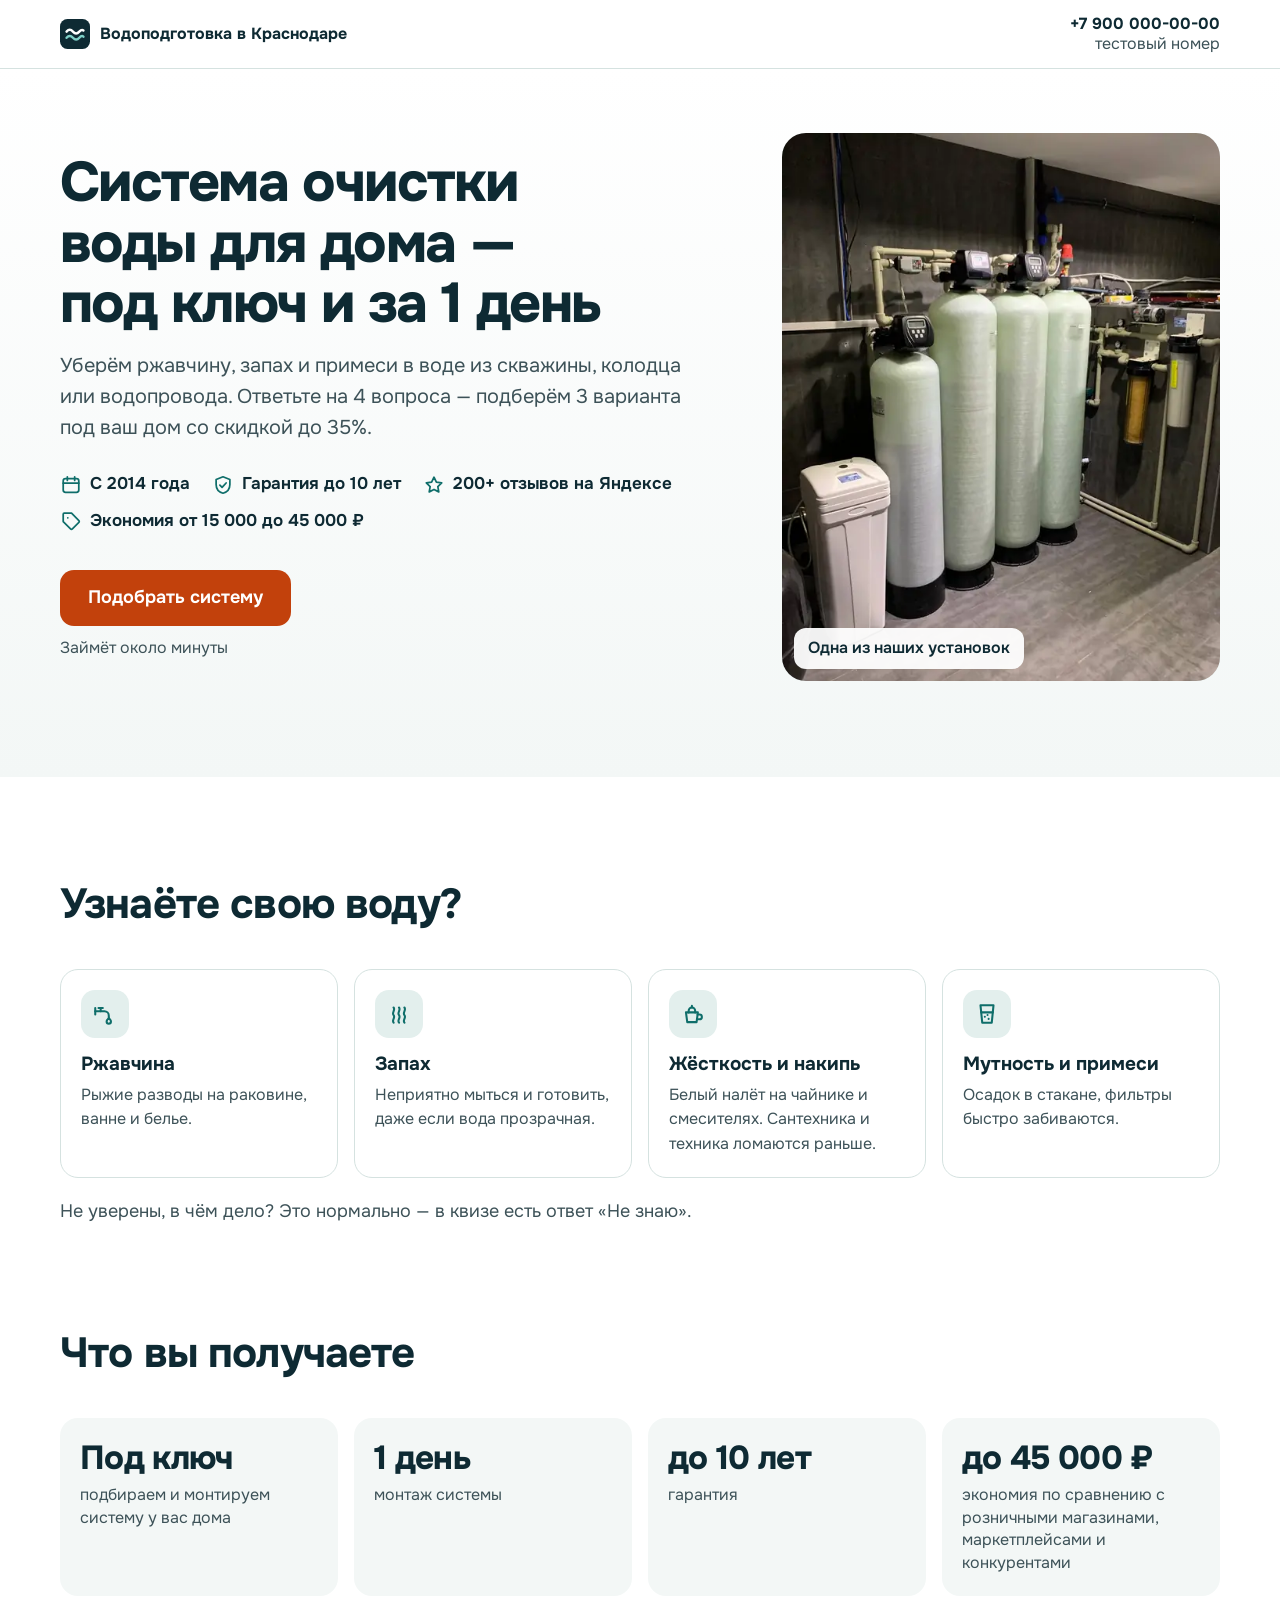
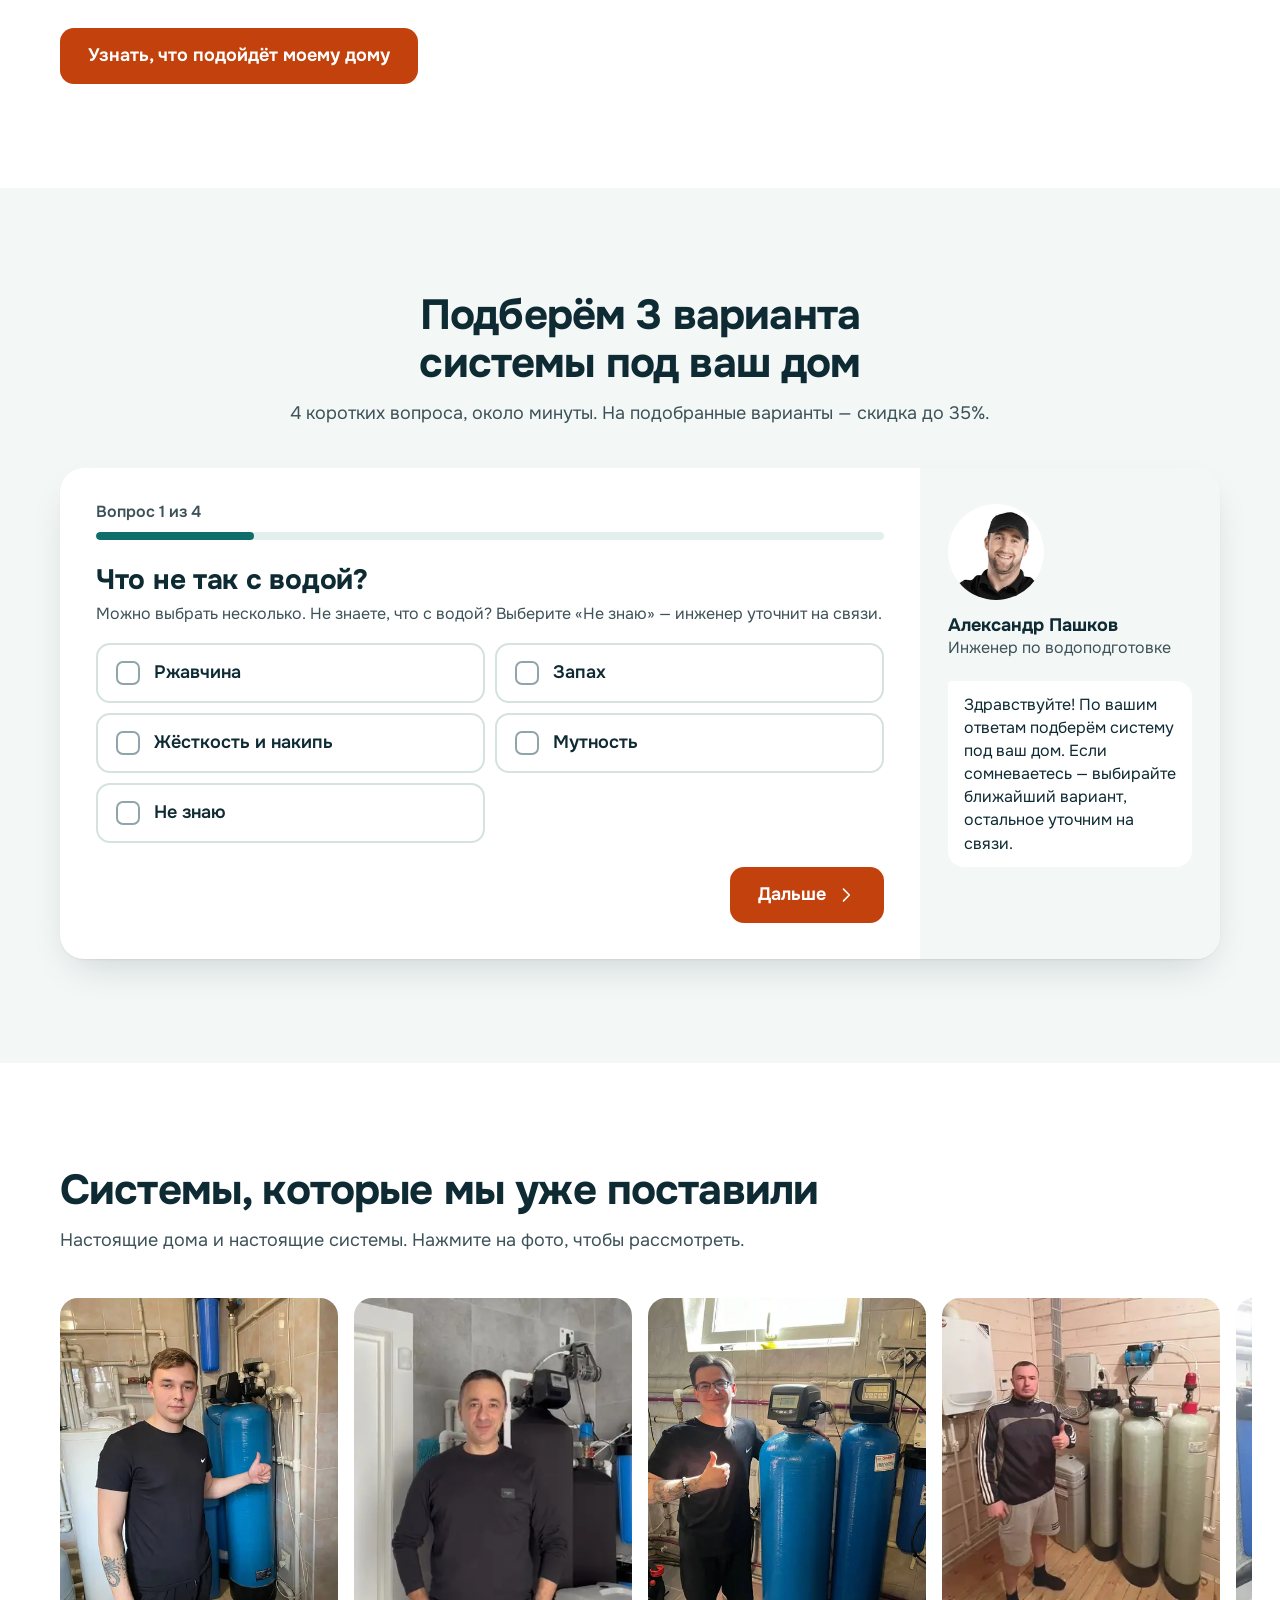
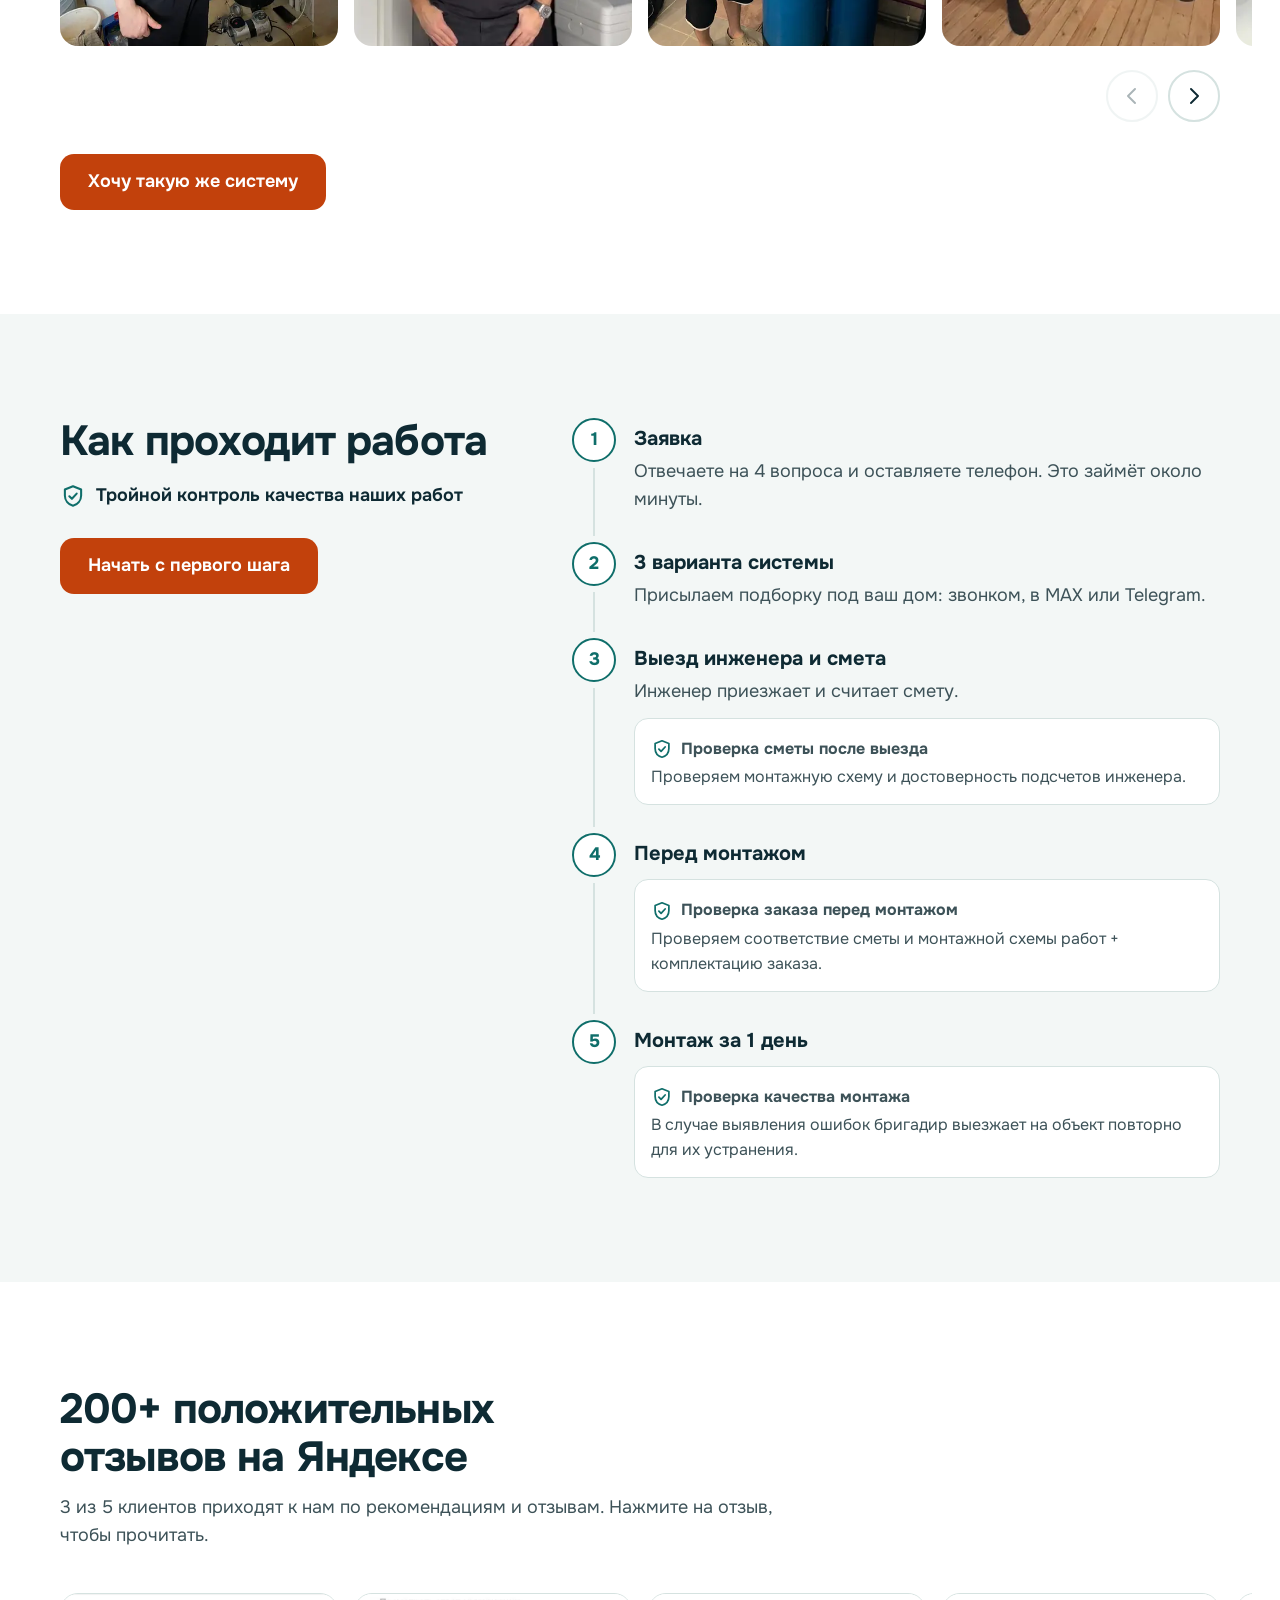
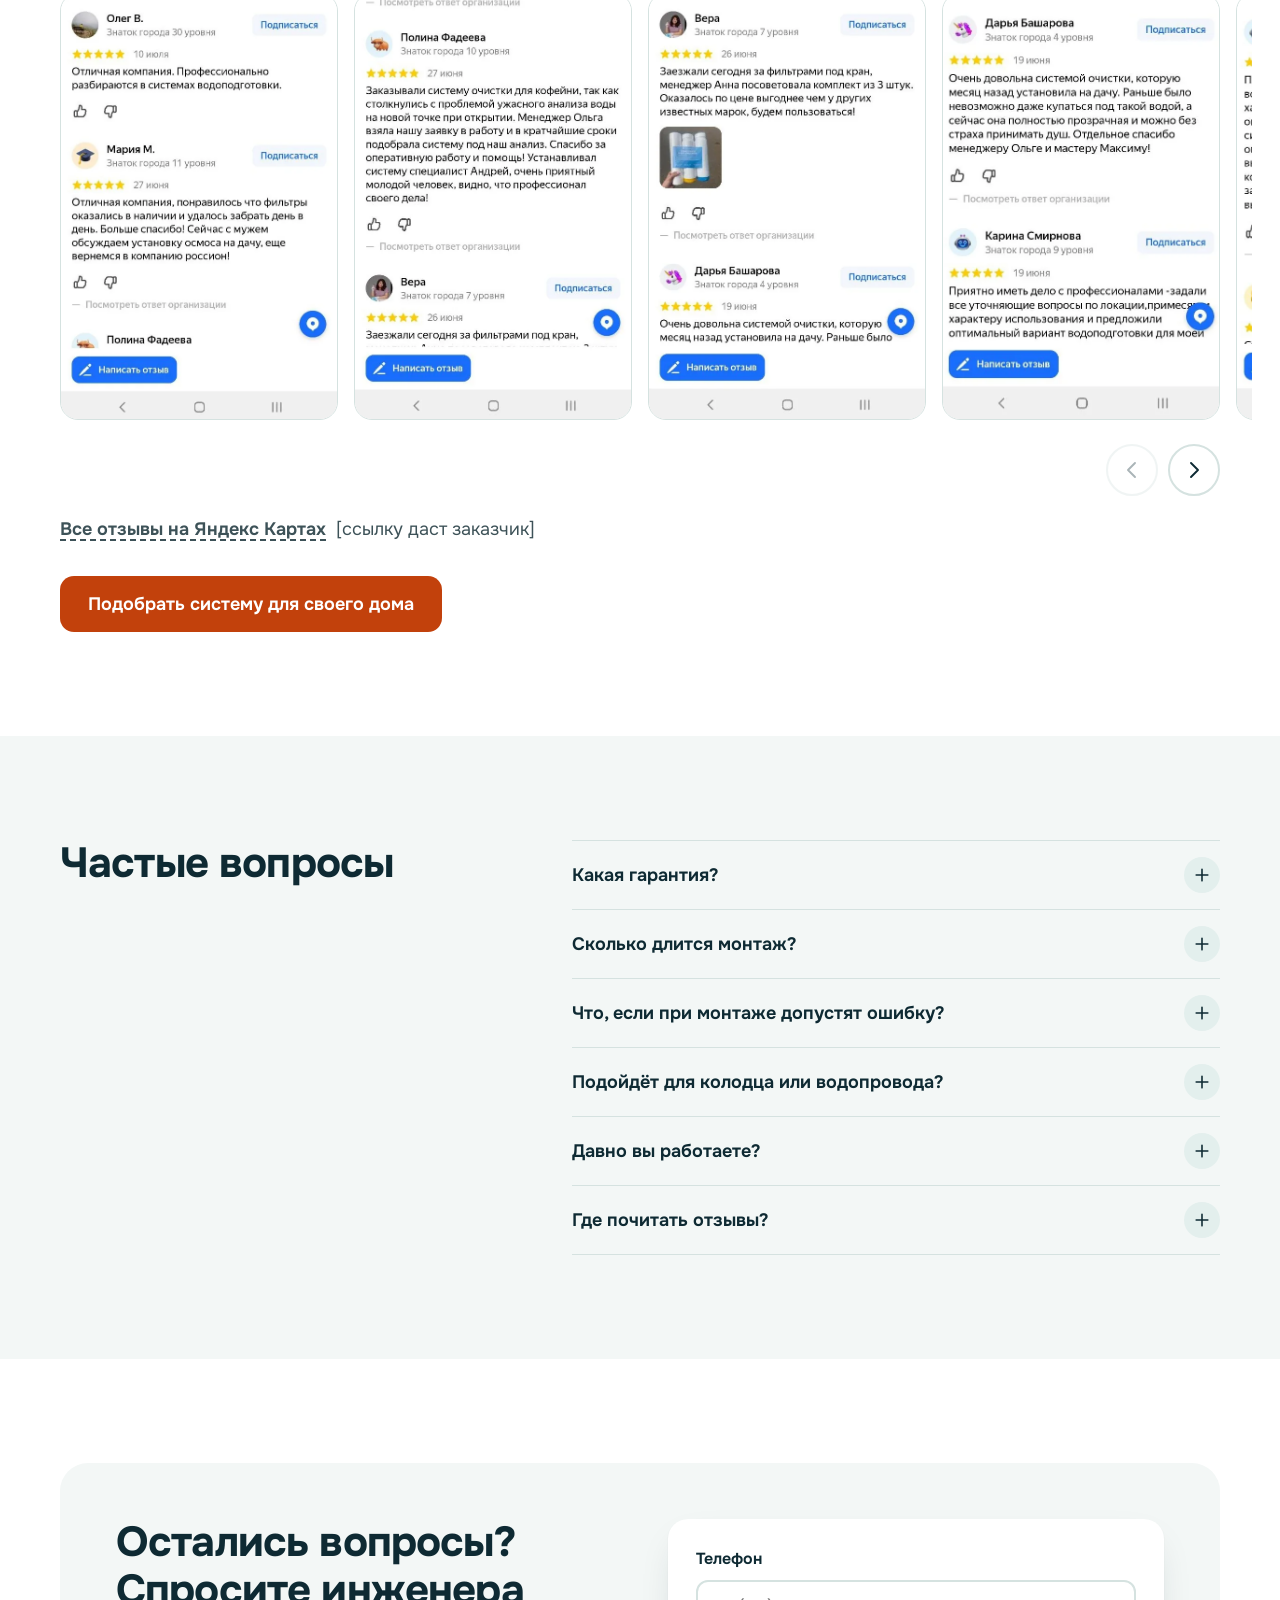
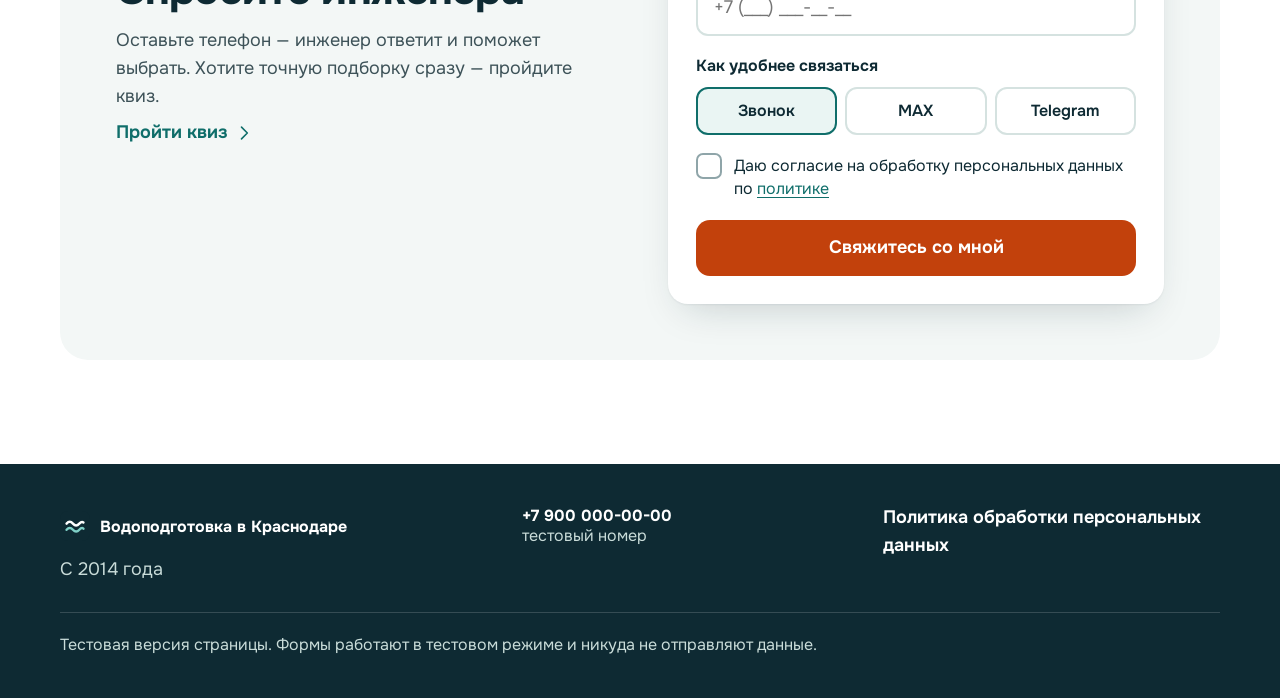
==== commit 54ac27cf: "Add files via upload" ====
--- a/index.html
+++ b/index.html
@@ -3,7 +3,7 @@
 <head>
   <meta charset="utf-8">
   <meta name="viewport" content="width=device-width, initial-scale=1">
-  <title>Очистка воды для дома в Краснодаре — монтаж за 1 день, гарантия до 10 лет</title>
+  <title>Очистка воды в Краснодаре — монтаж за 1 день, гарантия до 10 лет</title>
   <meta name="description" content="Подберём систему очистки воды для скважины, колодца или водопровода. Работаем с 2014 года, монтаж за 1 день, гарантия до 10 лет. Ответьте на 4 вопроса — получите 3 варианта.">
   <meta name="robots" content="noindex, nofollow">
   <meta name="theme-color" content="#f3f7f6">
@@ -119,7 +119,7 @@
           <p>Осадок в стакане, фильтры быстро забиваются.</p>
         </article>
       </div>
-      <p class="note reveal">Не уверены, в чём дело? Это нормально — в квизе есть ответ «Не знаю».</p>
+      <p class="note reveal">Не уверены, в чём дело? Это нормально — в&nbsp;квизе есть ответ «Не&nbsp;знаю».</p>
     </div>
   </section>
 
@@ -182,7 +182,7 @@
           <form class="quiz__form" novalidate data-quiz-form>
             <fieldset class="quiz-step" data-step data-required="Выберите хотя бы один вариант">
               <legend class="quiz-step__q" tabindex="-1">Что не так с водой?</legend>
-              <p class="quiz-step__hint">Можно выбрать несколько</p>
+              <p class="quiz-step__hint">Можно выбрать несколько. Не&nbsp;знаете, что с&nbsp;водой? Выберите «Не&nbsp;знаю»&nbsp;— инженер уточнит на&nbsp;связи.</p>
               <div class="options">
                 <label class="option option--multi"><input type="checkbox" name="problems" value="Ржавчина"><span class="option__mark"><svg class="icon" aria-hidden="true"><use href="#i-check"/></svg></span>Ржавчина</label>
                 <label class="option option--multi"><input type="checkbox" name="problems" value="Запах"><span class="option__mark"><svg class="icon" aria-hidden="true"><use href="#i-check"/></svg></span>Запах</label>
